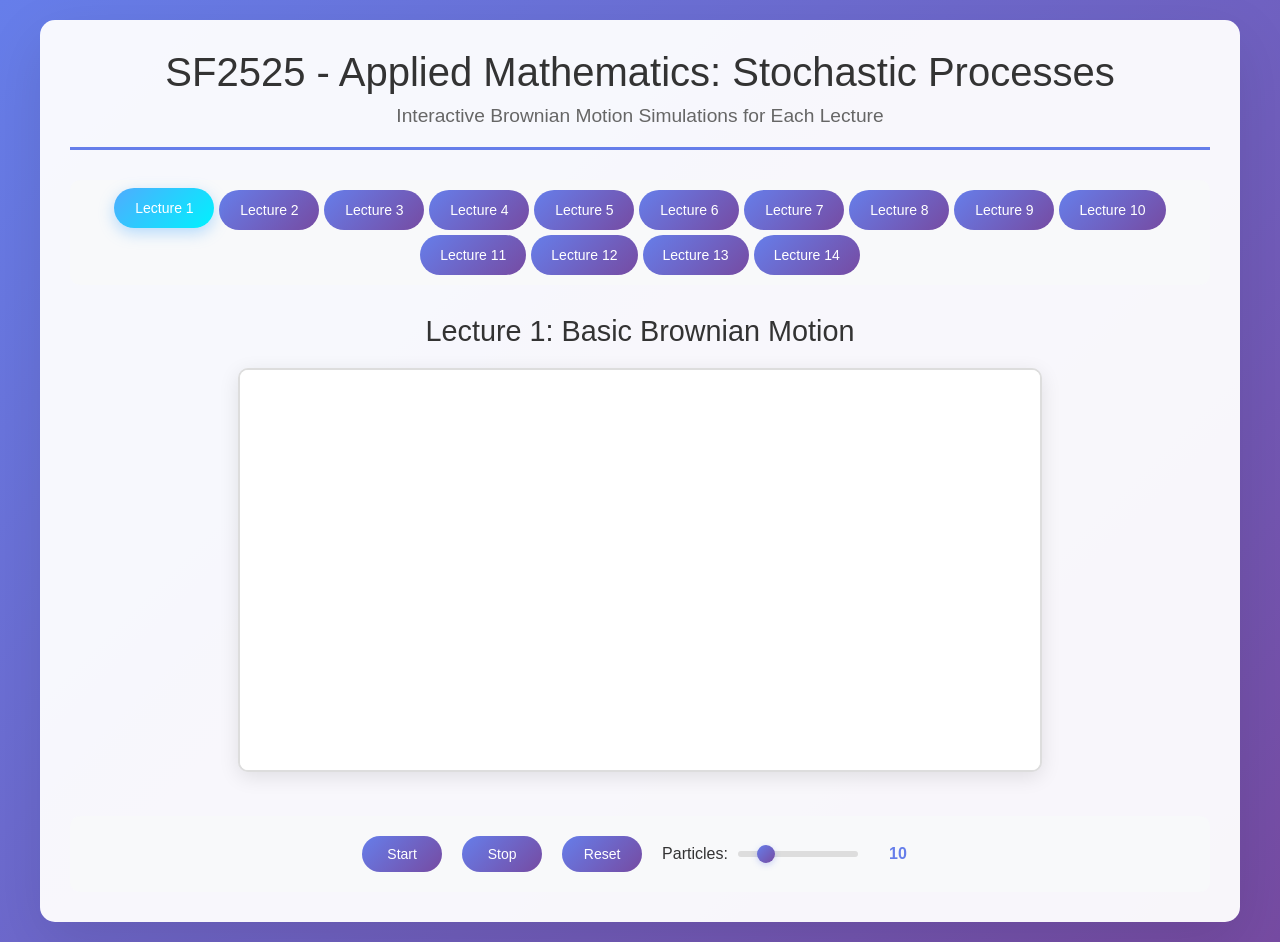
==== index.html @ 03a2f5bc "initial page" ====
<!DOCTYPE html>
<html lang="en">
<head>
    <meta charset="UTF-8">
    <meta name="viewport" content="width=device-width, initial-scale=1.0">
    <title>SF2525 - Brownian Motion Simulations</title>
    <link rel="stylesheet" href="styles.css">
</head>
<body>
    <div class="container">
        <header>
            <h1>SF2525 - Applied Mathematics: Stochastic Processes</h1>
            <p>Interactive Brownian Motion Simulations for Each Lecture</p>
        </header>

        <div class="tabs">
            <div class="tab-buttons">
                <button class="tab-button active" onclick="openTab(event, 'lecture1')">Lecture 1</button>
                <button class="tab-button" onclick="openTab(event, 'lecture2')">Lecture 2</button>
                <button class="tab-button" onclick="openTab(event, 'lecture3')">Lecture 3</button>
                <button class="tab-button" onclick="openTab(event, 'lecture4')">Lecture 4</button>
                <button class="tab-button" onclick="openTab(event, 'lecture5')">Lecture 5</button>
                <button class="tab-button" onclick="openTab(event, 'lecture6')">Lecture 6</button>
                <button class="tab-button" onclick="openTab(event, 'lecture7')">Lecture 7</button>
                <button class="tab-button" onclick="openTab(event, 'lecture8')">Lecture 8</button>
                <button class="tab-button" onclick="openTab(event, 'lecture9')">Lecture 9</button>
                <button class="tab-button" onclick="openTab(event, 'lecture10')">Lecture 10</button>
                <button class="tab-button" onclick="openTab(event, 'lecture11')">Lecture 11</button>
                <button class="tab-button" onclick="openTab(event, 'lecture12')">Lecture 12</button>
                <button class="tab-button" onclick="openTab(event, 'lecture13')">Lecture 13</button>
                <button class="tab-button" onclick="openTab(event, 'lecture14')">Lecture 14</button>
            </div>

            <!-- Lecture 1 -->
            <div id="lecture1" class="tab-content active">
                <h2>Lecture 1: Basic Brownian Motion</h2>
                <div class="simulation-container">
                    <canvas id="canvas1" width="800" height="400"></canvas>
                    <div class="controls">
                        <button onclick="startSimulation(1)">Start</button>
                        <button onclick="stopSimulation(1)">Stop</button>
                        <button onclick="resetSimulation(1)">Reset</button>
                        <label>Particles: <input type="range" id="particles1" min="1" max="50" value="10" onchange="updateParticles(1)"></label>
                        <span id="particleCount1">10</span>
                    </div>
                </div>
            </div>

            <!-- Lecture 2 -->
            <div id="lecture2" class="tab-content">
                <h2>Lecture 2: Brownian Motion with Drift</h2>
                <div class="simulation-container">
                    <canvas id="canvas2" width="800" height="400"></canvas>
                    <div class="controls">
                        <button onclick="startSimulation(2)">Start</button>
                        <button onclick="stopSimulation(2)">Stop</button>
                        <button onclick="resetSimulation(2)">Reset</button>
                        <label>Drift: <input type="range" id="drift2" min="-2" max="2" step="0.1" value="0.5" onchange="updateDrift(2)"></label>
                        <span id="driftValue2">0.5</span>
                    </div>
                </div>
            </div>

            <!-- Lecture 3 -->
            <div id="lecture3" class="tab-content">
                <h2>Lecture 3: 2D Brownian Motion</h2>
                <div class="simulation-container">
                    <canvas id="canvas3" width="800" height="400"></canvas>
                    <div class="controls">
                        <button onclick="startSimulation(3)">Start</button>
                        <button onclick="stopSimulation(3)">Stop</button>
                        <button onclick="resetSimulation(3)">Reset</button>
                        <label>Speed: <input type="range" id="speed3" min="0.1" max="3" step="0.1" value="1" onchange="updateSpeed(3)"></label>
                        <span id="speedValue3">1</span>
                    </div>
                </div>
            </div>

            <!-- Lecture 4 -->
            <div id="lecture4" class="tab-content">
                <h2>Lecture 4: Geometric Brownian Motion</h2>
                <div class="simulation-container">
                    <canvas id="canvas4" width="800" height="400"></canvas>
                    <div class="controls">
                        <button onclick="startSimulation(4)">Start</button>
                        <button onclick="stopSimulation(4)">Stop</button>
                        <button onclick="resetSimulation(4)">Reset</button>
                        <label>Volatility: <input type="range" id="volatility4" min="0.1" max="2" step="0.1" value="0.3" onchange="updateVolatility(4)"></label>
                        <span id="volatilityValue4">0.3</span>
                    </div>
                </div>
            </div>

            <!-- Lecture 5 -->
            <div id="lecture5" class="tab-content">
                <h2>Lecture 5: Ornstein-Uhlenbeck Process</h2>
                <div class="simulation-container">
                    <canvas id="canvas5" width="800" height="400"></canvas>
                    <div class="controls">
                        <button onclick="startSimulation(5)">Start</button>
                        <button onclick="stopSimulation(5)">Stop</button>
                        <button onclick="resetSimulation(5)">Reset</button>
                        <label>Mean Reversion: <input type="range" id="reversion5" min="0.1" max="2" step="0.1" value="0.5" onchange="updateReversion(5)"></label>
                        <span id="reversionValue5">0.5</span>
                    </div>
                </div>
            </div>

            <!-- Lecture 6 -->
            <div id="lecture6" class="tab-content">
                <h2>Lecture 6: Fractional Brownian Motion</h2>
                <div class="simulation-container">
                    <canvas id="canvas6" width="800" height="400"></canvas>
                    <div class="controls">
                        <button onclick="startSimulation(6)">Start</button>
                        <button onclick="stopSimulation(6)">Stop</button>
                        <button onclick="resetSimulation(6)">Reset</button>
                        <label>Hurst: <input type="range" id="hurst6" min="0.1" max="0.9" step="0.1" value="0.5" onchange="updateHurst(6)"></label>
                        <span id="hurstValue6">0.5</span>
                    </div>
                </div>
            </div>

            <!-- Lecture 7 -->
            <div id="lecture7" class="tab-content">
                <h2>Lecture 7: Bridge Processes</h2>
                <div class="simulation-container">
                    <canvas id="canvas7" width="800" height="400"></canvas>
                    <div class="controls">
                        <button onclick="startSimulation(7)">Start</button>
                        <button onclick="stopSimulation(7)">Stop</button>
                        <button onclick="resetSimulation(7)">Reset</button>
                        <label>Bridge End: <input type="range" id="bridgeEnd7" min="-200" max="200" value="0" onchange="updateBridgeEnd(7)"></label>
                        <span id="bridgeEndValue7">0</span>
                    </div>
                </div>
            </div>

            <!-- Lecture 8 -->
            <div id="lecture8" class="tab-content">
                <h2>Lecture 8: Jump Diffusion Process</h2>
                <div class="simulation-container">
                    <canvas id="canvas8" width="800" height="400"></canvas>
                    <div class="controls">
                        <button onclick="startSimulation(8)">Start</button>
                        <button onclick="stopSimulation(8)">Stop</button>
                        <button onclick="resetSimulation(8)">Reset</button>
                        <label>Jump Rate: <input type="range" id="jumpRate8" min="0.01" max="0.2" step="0.01" value="0.05" onchange="updateJumpRate(8)"></label>
                        <span id="jumpRateValue8">0.05</span>
                    </div>
                </div>
            </div>

            <!-- Lecture 9 -->
            <div id="lecture9" class="tab-content">
                <h2>Lecture 9: Multi-dimensional Brownian Motion</h2>
                <div class="simulation-container">
                    <canvas id="canvas9" width="800" height="400"></canvas>
                    <div class="controls">
                        <button onclick="startSimulation(9)">Start</button>
                        <button onclick="stopSimulation(9)">Stop</button>
                        <button onclick="resetSimulation(9)">Reset</button>
                        <label>Correlation: <input type="range" id="correlation9" min="-0.9" max="0.9" step="0.1" value="0" onchange="updateCorrelation(9)"></label>
                        <span id="correlationValue9">0</span>
                    </div>
                </div>
            </div>

            <!-- Lecture 10 -->
            <div id="lecture10" class="tab-content">
                <h2>Lecture 10: Reflecting Brownian Motion</h2>
                <div class="simulation-container">
                    <canvas id="canvas10" width="800" height="400"></canvas>
                    <div class="controls">
                        <button onclick="startSimulation(10)">Start</button>
                        <button onclick="stopSimulation(10)">Stop</button>
                        <button onclick="resetSimulation(10)">Reset</button>
                        <label>Barriers: <input type="checkbox" id="barriers10" onchange="toggleBarriers(10)"></label>
                        <span>Show Barriers</span>
                    </div>
                </div>
            </div>

            <!-- Lecture 11 -->
            <div id="lecture11" class="tab-content">
                <h2>Lecture 11: Stopped Brownian Motion</h2>
                <div class="simulation-container">
                    <canvas id="canvas11" width="800" height="400"></canvas>
                    <div class="controls">
                        <button onclick="startSimulation(11)">Start</button>
                        <button onclick="stopSimulation(11)">Stop</button>
                        <button onclick="resetSimulation(11)">Reset</button>
                        <label>Stop Level: <input type="range" id="stopLevel11" min="50" max="300" value="150" onchange="updateStopLevel(11)"></label>
                        <span id="stopLevelValue11">150</span>
                    </div>
                </div>
            </div>

            <!-- Lecture 12 -->
            <div id="lecture12" class="tab-content">
                <h2>Lecture 12: Brownian Motion with Boundaries</h2>
                <div class="simulation-container">
                    <canvas id="canvas12" width="800" height="400"></canvas>
                    <div class="controls">
                        <button onclick="startSimulation(12)">Start</button>
                        <button onclick="stopSimulation(12)">Stop</button>
                        <button onclick="resetSimulation(12)">Reset</button>
                        <label>Boundary Width: <input type="range" id="boundaryWidth12" min="100" max="300" value="200" onchange="updateBoundaryWidth(12)"></label>
                        <span id="boundaryWidthValue12">200</span>
                    </div>
                </div>
            </div>

            <!-- Lecture 13 -->
            <div id="lecture13" class="tab-content">
                <h2>Lecture 13: Stochastic Differential Equations</h2>
                <div class="simulation-container">
                    <canvas id="canvas13" width="800" height="400"></canvas>
                    <div class="controls">
                        <button onclick="startSimulation(13)">Start</button>
                        <button onclick="stopSimulation(13)">Stop</button>
                        <button onclick="resetSimulation(13)">Reset</button>
                        <label>Noise Level: <input type="range" id="noise13" min="0.1" max="3" step="0.1" value="1" onchange="updateNoise(13)"></label>
                        <span id="noiseValue13">1</span>
                    </div>
                </div>
            </div>

            <!-- Lecture 14 -->
            <div id="lecture14" class="tab-content">
                <h2>Lecture 14: Applications and Summary</h2>
                <div class="simulation-container">
                    <canvas id="canvas14" width="800" height="400"></canvas>
                    <div class="controls">
                        <button onclick="startSimulation(14)">Start</button>
                        <button onclick="stopSimulation(14)">Stop</button>
                        <button onclick="resetSimulation(14)">Reset</button>
                        <label>Complexity: <input type="range" id="complexity14" min="1" max="5" value="3" onchange="updateComplexity(14)"></label>
                        <span id="complexityValue14">3</span>
                    </div>
                </div>
            </div>
        </div>
    </div>

    <script src="script.js"></script>
</body>
</html>
---- styles.css ----
* {
    margin: 0;
    padding: 0;
    box-sizing: border-box;
}

body {
    font-family: 'Segoe UI', Tahoma, Geneva, Verdana, sans-serif;
    background: linear-gradient(135deg, #667eea 0%, #764ba2 100%);
    min-height: 100vh;
    padding: 20px;
}

.container {
    max-width: 1200px;
    margin: 0 auto;
    background: rgba(255, 255, 255, 0.95);
    border-radius: 15px;
    padding: 30px;
    box-shadow: 0 20px 60px rgba(0, 0, 0, 0.1);
}

header {
    text-align: center;
    margin-bottom: 30px;
    padding-bottom: 20px;
    border-bottom: 3px solid #667eea;
}

header h1 {
    color: #333;
    font-size: 2.5em;
    margin-bottom: 10px;
    font-weight: 300;
}

header p {
    color: #666;
    font-size: 1.2em;
}

.tabs {
    width: 100%;
}

.tab-buttons {
    display: flex;
    flex-wrap: wrap;
    justify-content: center;
    gap: 5px;
    margin-bottom: 30px;
    padding: 10px;
    background: #f8f9fa;
    border-radius: 10px;
}

.tab-button {
    background: linear-gradient(135deg, #667eea, #764ba2);
    color: white;
    border: none;
    padding: 12px 20px;
    border-radius: 25px;
    cursor: pointer;
    font-size: 14px;
    font-weight: 500;
    transition: all 0.3s ease;
    min-width: 100px;
}

.tab-button:hover {
    transform: translateY(-2px);
    box-shadow: 0 5px 15px rgba(102, 126, 234, 0.4);
}

.tab-button.active {
    background: linear-gradient(135deg, #4facfe, #00f2fe);
    transform: translateY(-2px);
    box-shadow: 0 5px 15px rgba(79, 172, 254, 0.4);
}

.tab-content {
    display: none;
    animation: fadeIn 0.3s ease-in;
}

.tab-content.active {
    display: block;
}

@keyframes fadeIn {
    from { opacity: 0; transform: translateY(10px); }
    to { opacity: 1; transform: translateY(0); }
}

.tab-content h2 {
    color: #333;
    margin-bottom: 20px;
    font-size: 1.8em;
    text-align: center;
    font-weight: 300;
}

.simulation-container {
    text-align: center;
}

canvas {
    border: 2px solid #ddd;
    border-radius: 10px;
    margin-bottom: 20px;
    background: #fff;
    box-shadow: 0 5px 20px rgba(0, 0, 0, 0.1);
}

.controls {
    display: flex;
    justify-content: center;
    align-items: center;
    gap: 20px;
    flex-wrap: wrap;
    padding: 20px;
    background: #f8f9fa;
    border-radius: 10px;
    margin-top: 20px;
}

.controls button {
    background: linear-gradient(135deg, #667eea, #764ba2);
    color: white;
    border: none;
    padding: 10px 20px;
    border-radius: 20px;
    cursor: pointer;
    font-size: 14px;
    font-weight: 500;
    transition: all 0.3s ease;
    min-width: 80px;
}

.controls button:hover {
    transform: translateY(-2px);
    box-shadow: 0 5px 15px rgba(102, 126, 234, 0.4);
}

.controls label {
    display: flex;
    align-items: center;
    gap: 10px;
    font-weight: 500;
    color: #333;
}

.controls input[type="range"] {
    width: 120px;
    height: 6px;
    border-radius: 3px;
    background: #ddd;
    outline: none;
    -webkit-appearance: none;
}

.controls input[type="range"]::-webkit-slider-thumb {
    appearance: none;
    width: 18px;
    height: 18px;
    border-radius: 50%;
    background: linear-gradient(135deg, #667eea, #764ba2);
    cursor: pointer;
    box-shadow: 0 2px 6px rgba(102, 126, 234, 0.3);
}

.controls input[type="range"]::-moz-range-thumb {
    width: 18px;
    height: 18px;
    border-radius: 50%;
    background: linear-gradient(135deg, #667eea, #764ba2);
    cursor: pointer;
    border: none;
    box-shadow: 0 2px 6px rgba(102, 126, 234, 0.3);
}

.controls span {
    font-weight: bold;
    color: #667eea;
    min-width: 40px;
    text-align: center;
}

.controls input[type="checkbox"] {
    width: 18px;
    height: 18px;
    cursor: pointer;
}

@media (max-width: 768px) {
    .container {
        padding: 15px;
        margin: 10px;
    }
    
    header h1 {
        font-size: 2em;
    }
    
    .tab-buttons {
        gap: 3px;
    }
    
    .tab-button {
        padding: 8px 12px;
        font-size: 12px;
        min-width: 80px;
    }
    
    canvas {
        width: 100%;
        height: 300px;
    }
    
    .controls {
        flex-direction: column;
        gap: 15px;
    }
    
    .controls > * {
        width: 100%;
        justify-content: center;
    }
}
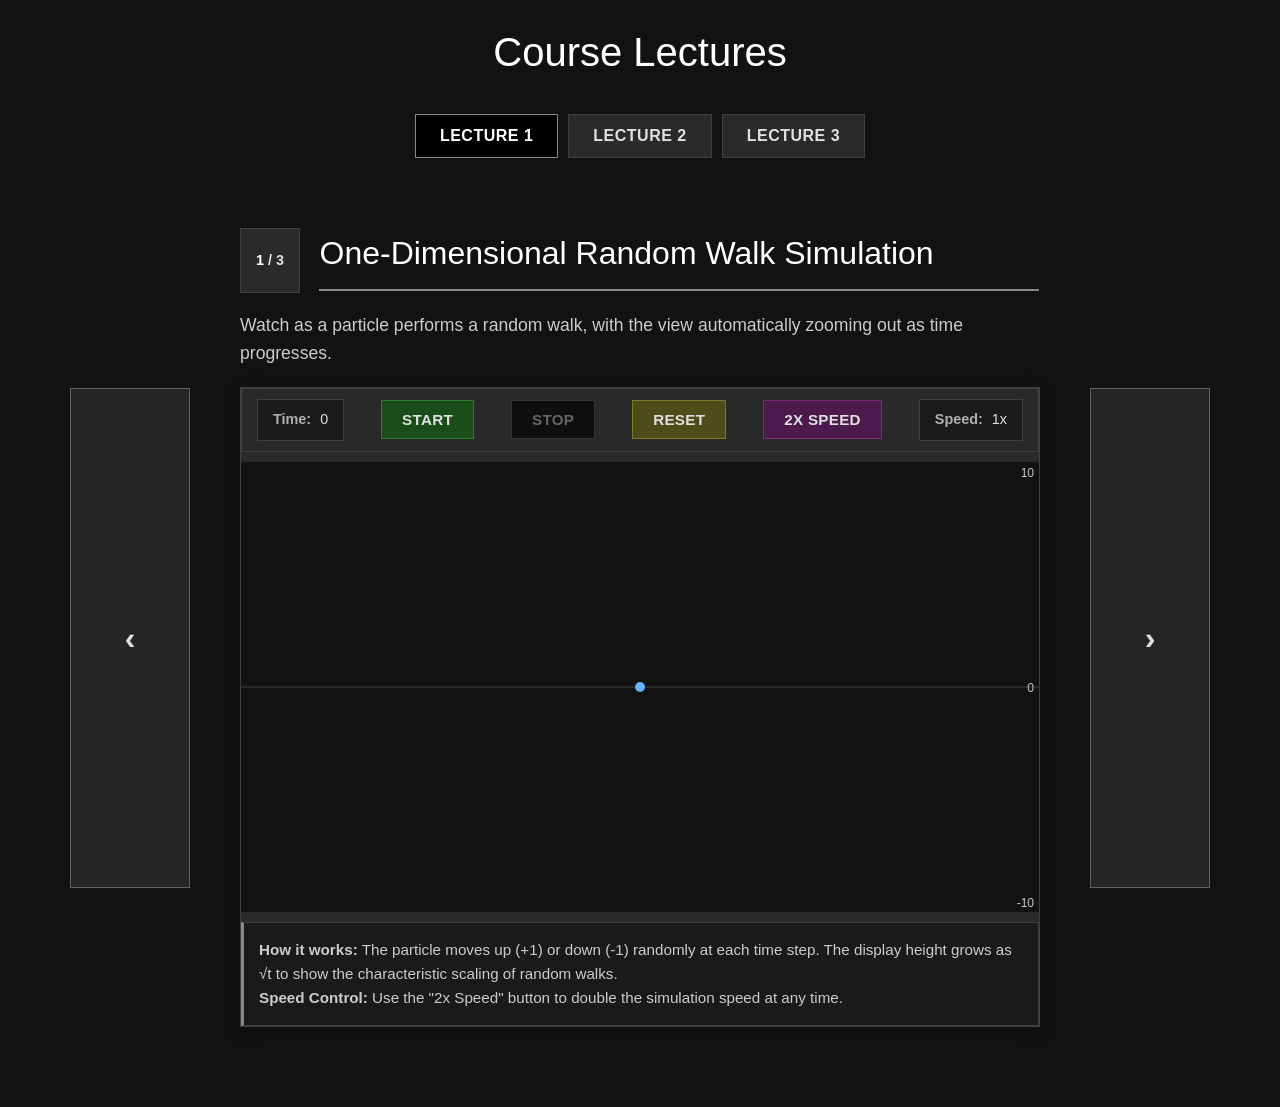
==== commit 2257a5f8: "interactive simulation lecture 1" ====
--- a/index.html
+++ b/index.html
@@ -3,246 +3,235 @@
 <head>
     <meta charset="UTF-8">
     <meta name="viewport" content="width=device-width, initial-scale=1.0">
-    <title>SF2525 - Brownian Motion Simulations</title>
+    <title>Lecture Slides</title>
     <link rel="stylesheet" href="styles.css">
 </head>
 <body>
     <div class="container">
         <header>
-            <h1>SF2525 - Applied Mathematics: Stochastic Processes</h1>
-            <p>Interactive Brownian Motion Simulations for Each Lecture</p>
+            <h1>Course Lectures</h1>
         </header>
 
-        <div class="tabs">
-            <div class="tab-buttons">
-                <button class="tab-button active" onclick="openTab(event, 'lecture1')">Lecture 1</button>
-                <button class="tab-button" onclick="openTab(event, 'lecture2')">Lecture 2</button>
-                <button class="tab-button" onclick="openTab(event, 'lecture3')">Lecture 3</button>
-                <button class="tab-button" onclick="openTab(event, 'lecture4')">Lecture 4</button>
-                <button class="tab-button" onclick="openTab(event, 'lecture5')">Lecture 5</button>
-                <button class="tab-button" onclick="openTab(event, 'lecture6')">Lecture 6</button>
-                <button class="tab-button" onclick="openTab(event, 'lecture7')">Lecture 7</button>
-                <button class="tab-button" onclick="openTab(event, 'lecture8')">Lecture 8</button>
-                <button class="tab-button" onclick="openTab(event, 'lecture9')">Lecture 9</button>
-                <button class="tab-button" onclick="openTab(event, 'lecture10')">Lecture 10</button>
-                <button class="tab-button" onclick="openTab(event, 'lecture11')">Lecture 11</button>
-                <button class="tab-button" onclick="openTab(event, 'lecture12')">Lecture 12</button>
-                <button class="tab-button" onclick="openTab(event, 'lecture13')">Lecture 13</button>
-                <button class="tab-button" onclick="openTab(event, 'lecture14')">Lecture 14</button>
-            </div>
-
+        <!-- Tab Navigation -->
+        <div class="tab-container">
+            <div class="tabs">
+                <button class="tab-button active" data-lecture="1">Lecture 1</button>
+                <button class="tab-button" data-lecture="2">Lecture 2</button>
+                <button class="tab-button" data-lecture="3">Lecture 3</button>
+            </div>
+        </div>
+
+        <!-- Lecture Content -->
+        <div class="lecture-content">
             <!-- Lecture 1 -->
-            <div id="lecture1" class="tab-content active">
-                <h2>Lecture 1: Basic Brownian Motion</h2>
-                <div class="simulation-container">
-                    <canvas id="canvas1" width="800" height="400"></canvas>
-                    <div class="controls">
-                        <button onclick="startSimulation(1)">Start</button>
-                        <button onclick="stopSimulation(1)">Stop</button>
-                        <button onclick="resetSimulation(1)">Reset</button>
-                        <label>Particles: <input type="range" id="particles1" min="1" max="50" value="10" onchange="updateParticles(1)"></label>
-                        <span id="particleCount1">10</span>
-                    </div>
+            <div class="lecture active" id="lecture-1">
+                <div class="slideshow-container">
+                    <div class="slide active">
+                        <div class="slide-content">
+                            <div class="slide-counter">
+                                <span class="current-slide">1</span> / <span class="total-slides">3</span>
+                            </div>
+                            <h2>One-Dimensional Random Walk Simulation</h2>
+                            <p>Watch as a particle performs a random walk, with the view automatically zooming out as time progresses.</p>
+                            
+                            <div class="simulation-container">
+                                <div class="simulation-controls">
+                                    <div class="info-item">
+                                        <span class="info-label">Time:</span>
+                                        <span id="timeDisplay">0</span>
+                                    </div>
+                                    <button id="startBtn" class="sim-btn start-btn">Start</button>
+                                    <button id="stopBtn" class="sim-btn stop-btn" disabled>Stop</button>
+                                    <button id="resetBtn" class="sim-btn reset-btn">Reset</button>
+                                    <button id="speedBtn" class="sim-btn speed-btn">2x Speed</button>
+                                    <div class="info-item">
+                                        <span class="info-label">Speed:</span>
+                                        <span id="speedDisplay">1x</span>
+                                    </div>
+                                </div>
+                                
+                                <div class="simulation-info">
+                                    <div class="info-item">
+                                        <span class="info-label">Time:</span>
+                                        <span id="timeDisplay">0</span>
+                                    </div>
+                                    <div class="info-item">
+                                        <span class="info-label">Step Size:</span>
+                                        <span id="stepSizeDisplay">1.0</span>
+                                    </div>
+                                    <div class="info-item">
+                                        <span class="info-label">Speed:</span>
+                                        <span id="speedDisplay">1x</span>
+                                    </div>
+                                </div>
+                                
+                                <canvas id="randomWalkCanvas" width="800" height="450"></canvas>
+                                
+                                <div class="simulation-description">
+                                    <p><strong>How it works:</strong> The particle moves up (+1) or down (-1) randomly at each time step. The display height grows as √t to show the characteristic scaling of random walks.</p>
+                                    <p><strong>Speed Control:</strong> Use the "2x Speed" button to double the simulation speed at any time.</p>
+                                </div>
+                            </div>
+                        </div>
+                    </div>
+                    <div class="slide">
+                        <div class="slide-content">
+                            <div class="slide-counter">
+                                <span class="current-slide">1</span> / <span class="total-slides">3</span>
+                            </div>
+                            <h2>Discrete vs Continuous Random Walk</h2>
+                            <p>Compare discrete random walk (blue) with continuous normal steps (green) - both converge to Brownian motion.</p>
+                            
+                            <div class="simulation-container">
+                                <div class="simulation-controls">
+                                    <div class="info-item">
+                                        <span class="info-label">Time:</span>
+                                        <span id="timeDisplay2">0</span>
+                                    </div>
+                                    <button id="startBtn2" class="sim-btn start-btn">Start</button>
+                                    <button id="stopBtn2" class="sim-btn stop-btn" disabled>Stop</button>
+                                    <button id="resetBtn2" class="sim-btn reset-btn">Reset</button>
+                                    <button id="speedBtn2" class="sim-btn speed-btn">2x Speed</button>
+                                    <div class="info-item">
+                                        <span class="info-label">Speed:</span>
+                                        <span id="speedDisplay2">1x</span>
+                                    </div>
+                                </div>
+                                
+                                <div class="simulation-info">
+                                    <div class="info-item">
+                                        <span class="info-label">Time:</span>
+                                        <span id="timeDisplay2">0</span>
+                                    </div>
+                                    <div class="info-item">
+                                        <span class="info-label">Step Size:</span>
+                                        <span id="stepSizeDisplay2">1.0</span>
+                                    </div>
+                                    <div class="info-item">
+                                        <span class="info-label">Speed:</span>
+                                        <span id="speedDisplay2">1x</span>
+                                    </div>
+                                </div>
+                                
+                                <canvas id="randomWalkCanvas2" width="800" height="450"></canvas>
+                                
+                                <div class="simulation-description">
+                                    <p><strong>Blue path:</strong> Discrete random walk (+1 or -1 steps). <strong>Green path:</strong> Continuous normal random steps.</p>
+                                    <p><strong>Speed Control:</strong> Use the "2x Speed" button to double the simulation speed for both trajectories.</p>
+                                </div>
+                            </div>
+                        </div>
+                    </div>
+                    <div class="slide">
+                        <div class="slide-content">
+                            <div class="slide-counter">
+                                <span class="current-slide">1</span> / <span class="total-slides">3</span>
+                            </div>
+                            <h2>Lecture 1 - Slide 3</h2>
+                            <p>Final slide of lecture 1.</p>
+                            <blockquote>
+                                "Knowledge is power" - Francis Bacon
+                            </blockquote>
+                        </div>
+                    </div>
+                    
+                    <button class="slide-arrow slide-arrow-left" onclick="changeSlide(-1, 1)">
+                        <span class="arrow-icon">‹</span>
+                    </button>
+                    
+                    <button class="slide-arrow slide-arrow-right" onclick="changeSlide(1, 1)">
+                        <span class="arrow-icon">›</span>
+                    </button>
                 </div>
             </div>
 
             <!-- Lecture 2 -->
-            <div id="lecture2" class="tab-content">
-                <h2>Lecture 2: Brownian Motion with Drift</h2>
-                <div class="simulation-container">
-                    <canvas id="canvas2" width="800" height="400"></canvas>
-                    <div class="controls">
-                        <button onclick="startSimulation(2)">Start</button>
-                        <button onclick="stopSimulation(2)">Stop</button>
-                        <button onclick="resetSimulation(2)">Reset</button>
-                        <label>Drift: <input type="range" id="drift2" min="-2" max="2" step="0.1" value="0.5" onchange="updateDrift(2)"></label>
-                        <span id="driftValue2">0.5</span>
-                    </div>
+            <div class="lecture" id="lecture-2">
+                <div class="slideshow-container">
+                    <div class="slide active">
+                        <div class="slide-content">
+                            <h2>Lecture 2 - Slide 1</h2>
+                            <p>Welcome to the second lecture!</p>
+                            <ul>
+                                <li>Building on previous concepts</li>
+                                <li>New topics to explore</li>
+                                <li>Practical applications</li>
+                            </ul>
+                        </div>
+                    </div>
+                    <div class="slide">
+                        <div class="slide-content">
+                            <h2>Lecture 2 - Slide 2</h2>
+                            <p>Deep dive into the subject matter.</p>
+                            <div class="slide-image-placeholder">
+                                <p>Diagram placeholder</p>
+                            </div>
+                        </div>
+                    </div>
+                    <div class="slide">
+                        <div class="slide-content">
+                            <h2>Lecture 2 - Slide 3</h2>
+                            <p>Examples and case studies.</p>
+                            <div class="highlight-box">
+                                <p>Important concept to remember</p>
+                            </div>
+                        </div>
+                    </div>
+                    <div class="slide">
+                        <div class="slide-content">
+                            <h2>Lecture 2 - Slide 4</h2>
+                            <p>Conclusion of lecture 2.</p>
+                            <p>Next time we'll cover even more advanced topics.</p>
+                        </div>
+                    </div>
+                    
+                    <button class="slide-arrow slide-arrow-left" onclick="changeSlide(-1, 2)">
+                        <span class="arrow-icon">‹</span>
+                    </button>
+                    
+                    <button class="slide-arrow slide-arrow-right" onclick="changeSlide(1, 2)">
+                        <span class="arrow-icon">›</span>
+                    </button>
                 </div>
             </div>
 
             <!-- Lecture 3 -->
-            <div id="lecture3" class="tab-content">
-                <h2>Lecture 3: 2D Brownian Motion</h2>
-                <div class="simulation-container">
-                    <canvas id="canvas3" width="800" height="400"></canvas>
-                    <div class="controls">
-                        <button onclick="startSimulation(3)">Start</button>
-                        <button onclick="stopSimulation(3)">Stop</button>
-                        <button onclick="resetSimulation(3)">Reset</button>
-                        <label>Speed: <input type="range" id="speed3" min="0.1" max="3" step="0.1" value="1" onchange="updateSpeed(3)"></label>
-                        <span id="speedValue3">1</span>
-                    </div>
-                </div>
-            </div>
-
-            <!-- Lecture 4 -->
-            <div id="lecture4" class="tab-content">
-                <h2>Lecture 4: Geometric Brownian Motion</h2>
-                <div class="simulation-container">
-                    <canvas id="canvas4" width="800" height="400"></canvas>
-                    <div class="controls">
-                        <button onclick="startSimulation(4)">Start</button>
-                        <button onclick="stopSimulation(4)">Stop</button>
-                        <button onclick="resetSimulation(4)">Reset</button>
-                        <label>Volatility: <input type="range" id="volatility4" min="0.1" max="2" step="0.1" value="0.3" onchange="updateVolatility(4)"></label>
-                        <span id="volatilityValue4">0.3</span>
-                    </div>
-                </div>
-            </div>
-
-            <!-- Lecture 5 -->
-            <div id="lecture5" class="tab-content">
-                <h2>Lecture 5: Ornstein-Uhlenbeck Process</h2>
-                <div class="simulation-container">
-                    <canvas id="canvas5" width="800" height="400"></canvas>
-                    <div class="controls">
-                        <button onclick="startSimulation(5)">Start</button>
-                        <button onclick="stopSimulation(5)">Stop</button>
-                        <button onclick="resetSimulation(5)">Reset</button>
-                        <label>Mean Reversion: <input type="range" id="reversion5" min="0.1" max="2" step="0.1" value="0.5" onchange="updateReversion(5)"></label>
-                        <span id="reversionValue5">0.5</span>
-                    </div>
-                </div>
-            </div>
-
-            <!-- Lecture 6 -->
-            <div id="lecture6" class="tab-content">
-                <h2>Lecture 6: Fractional Brownian Motion</h2>
-                <div class="simulation-container">
-                    <canvas id="canvas6" width="800" height="400"></canvas>
-                    <div class="controls">
-                        <button onclick="startSimulation(6)">Start</button>
-                        <button onclick="stopSimulation(6)">Stop</button>
-                        <button onclick="resetSimulation(6)">Reset</button>
-                        <label>Hurst: <input type="range" id="hurst6" min="0.1" max="0.9" step="0.1" value="0.5" onchange="updateHurst(6)"></label>
-                        <span id="hurstValue6">0.5</span>
-                    </div>
-                </div>
-            </div>
-
-            <!-- Lecture 7 -->
-            <div id="lecture7" class="tab-content">
-                <h2>Lecture 7: Bridge Processes</h2>
-                <div class="simulation-container">
-                    <canvas id="canvas7" width="800" height="400"></canvas>
-                    <div class="controls">
-                        <button onclick="startSimulation(7)">Start</button>
-                        <button onclick="stopSimulation(7)">Stop</button>
-                        <button onclick="resetSimulation(7)">Reset</button>
-                        <label>Bridge End: <input type="range" id="bridgeEnd7" min="-200" max="200" value="0" onchange="updateBridgeEnd(7)"></label>
-                        <span id="bridgeEndValue7">0</span>
-                    </div>
-                </div>
-            </div>
-
-            <!-- Lecture 8 -->
-            <div id="lecture8" class="tab-content">
-                <h2>Lecture 8: Jump Diffusion Process</h2>
-                <div class="simulation-container">
-                    <canvas id="canvas8" width="800" height="400"></canvas>
-                    <div class="controls">
-                        <button onclick="startSimulation(8)">Start</button>
-                        <button onclick="stopSimulation(8)">Stop</button>
-                        <button onclick="resetSimulation(8)">Reset</button>
-                        <label>Jump Rate: <input type="range" id="jumpRate8" min="0.01" max="0.2" step="0.01" value="0.05" onchange="updateJumpRate(8)"></label>
-                        <span id="jumpRateValue8">0.05</span>
-                    </div>
-                </div>
-            </div>
-
-            <!-- Lecture 9 -->
-            <div id="lecture9" class="tab-content">
-                <h2>Lecture 9: Multi-dimensional Brownian Motion</h2>
-                <div class="simulation-container">
-                    <canvas id="canvas9" width="800" height="400"></canvas>
-                    <div class="controls">
-                        <button onclick="startSimulation(9)">Start</button>
-                        <button onclick="stopSimulation(9)">Stop</button>
-                        <button onclick="resetSimulation(9)">Reset</button>
-                        <label>Correlation: <input type="range" id="correlation9" min="-0.9" max="0.9" step="0.1" value="0" onchange="updateCorrelation(9)"></label>
-                        <span id="correlationValue9">0</span>
-                    </div>
-                </div>
-            </div>
-
-            <!-- Lecture 10 -->
-            <div id="lecture10" class="tab-content">
-                <h2>Lecture 10: Reflecting Brownian Motion</h2>
-                <div class="simulation-container">
-                    <canvas id="canvas10" width="800" height="400"></canvas>
-                    <div class="controls">
-                        <button onclick="startSimulation(10)">Start</button>
-                        <button onclick="stopSimulation(10)">Stop</button>
-                        <button onclick="resetSimulation(10)">Reset</button>
-                        <label>Barriers: <input type="checkbox" id="barriers10" onchange="toggleBarriers(10)"></label>
-                        <span>Show Barriers</span>
-                    </div>
-                </div>
-            </div>
-
-            <!-- Lecture 11 -->
-            <div id="lecture11" class="tab-content">
-                <h2>Lecture 11: Stopped Brownian Motion</h2>
-                <div class="simulation-container">
-                    <canvas id="canvas11" width="800" height="400"></canvas>
-                    <div class="controls">
-                        <button onclick="startSimulation(11)">Start</button>
-                        <button onclick="stopSimulation(11)">Stop</button>
-                        <button onclick="resetSimulation(11)">Reset</button>
-                        <label>Stop Level: <input type="range" id="stopLevel11" min="50" max="300" value="150" onchange="updateStopLevel(11)"></label>
-                        <span id="stopLevelValue11">150</span>
-                    </div>
-                </div>
-            </div>
-
-            <!-- Lecture 12 -->
-            <div id="lecture12" class="tab-content">
-                <h2>Lecture 12: Brownian Motion with Boundaries</h2>
-                <div class="simulation-container">
-                    <canvas id="canvas12" width="800" height="400"></canvas>
-                    <div class="controls">
-                        <button onclick="startSimulation(12)">Start</button>
-                        <button onclick="stopSimulation(12)">Stop</button>
-                        <button onclick="resetSimulation(12)">Reset</button>
-                        <label>Boundary Width: <input type="range" id="boundaryWidth12" min="100" max="300" value="200" onchange="updateBoundaryWidth(12)"></label>
-                        <span id="boundaryWidthValue12">200</span>
-                    </div>
-                </div>
-            </div>
-
-            <!-- Lecture 13 -->
-            <div id="lecture13" class="tab-content">
-                <h2>Lecture 13: Stochastic Differential Equations</h2>
-                <div class="simulation-container">
-                    <canvas id="canvas13" width="800" height="400"></canvas>
-                    <div class="controls">
-                        <button onclick="startSimulation(13)">Start</button>
-                        <button onclick="stopSimulation(13)">Stop</button>
-                        <button onclick="resetSimulation(13)">Reset</button>
-                        <label>Noise Level: <input type="range" id="noise13" min="0.1" max="3" step="0.1" value="1" onchange="updateNoise(13)"></label>
-                        <span id="noiseValue13">1</span>
-                    </div>
-                </div>
-            </div>
-
-            <!-- Lecture 14 -->
-            <div id="lecture14" class="tab-content">
-                <h2>Lecture 14: Applications and Summary</h2>
-                <div class="simulation-container">
-                    <canvas id="canvas14" width="800" height="400"></canvas>
-                    <div class="controls">
-                        <button onclick="startSimulation(14)">Start</button>
-                        <button onclick="stopSimulation(14)">Stop</button>
-                        <button onclick="resetSimulation(14)">Reset</button>
-                        <label>Complexity: <input type="range" id="complexity14" min="1" max="5" value="3" onchange="updateComplexity(14)"></label>
-                        <span id="complexityValue14">3</span>
-                    </div>
+            <div class="lecture" id="lecture-3">
+                <div class="slideshow-container">
+                    <div class="slide active">
+                        <div class="slide-content">
+                            <h2>Lecture 3 - Slide 1</h2>
+                            <p>Final lecture of our series!</p>
+                            <ul>
+                                <li>Review of key concepts</li>
+                                <li>Advanced applications</li>
+                                <li>Future directions</li>
+                            </ul>
+                        </div>
+                    </div>
+                    <div class="slide">
+                        <div class="slide-content">
+                            <h2>Lecture 3 - Slide 2</h2>
+                            <p>Advanced concepts and techniques.</p>
+                            <div class="slide-image-placeholder">
+                                <p>Advanced diagram placeholder</p>
+                            </div>
+                        </div>
+                    </div>
+                    
+                    <button class="slide-arrow slide-arrow-left" onclick="changeSlide(-1, 3)">
+                        <span class="arrow-icon">‹</span>
+                    </button>
+                    
+                    <button class="slide-arrow slide-arrow-right" onclick="changeSlide(1, 3)">
+                        <span class="arrow-icon">›</span>
+                    </button>
                 </div>
             </div>
         </div>
     </div>
 
+    <script src="simulations.js"></script>
     <script src="script.js"></script>
 </body>
 </html>
--- a/styles.css
+++ b/styles.css
@@ -6,224 +6,450 @@
 
 body {
     font-family: 'Segoe UI', Tahoma, Geneva, Verdana, sans-serif;
-    background: linear-gradient(135deg, #667eea 0%, #764ba2 100%);
+    line-height: 1.6;
+    color: #e0e0e0;
+    background: #121212;
     min-height: 100vh;
-    padding: 20px;
 }
 
 .container {
     max-width: 1200px;
     margin: 0 auto;
-    background: rgba(255, 255, 255, 0.95);
-    border-radius: 15px;
-    padding: 30px;
-    box-shadow: 0 20px 60px rgba(0, 0, 0, 0.1);
+    padding: 20px;
 }
 
 header {
     text-align: center;
     margin-bottom: 30px;
-    padding-bottom: 20px;
-    border-bottom: 3px solid #667eea;
 }
 
 header h1 {
-    color: #333;
-    font-size: 2.5em;
+    color: #ffffff;
+    font-size: 2.5rem;
+    text-shadow: none;
     margin-bottom: 10px;
     font-weight: 300;
 }
 
-header p {
-    color: #666;
-    font-size: 1.2em;
+/* Tab Navigation */
+.tab-container {
+    margin-bottom: 30px;
 }
 
 .tabs {
-    width: 100%;
-}
-
-.tab-buttons {
-    display: flex;
-    flex-wrap: wrap;
-    justify-content: center;
-    gap: 5px;
-    margin-bottom: 30px;
-    padding: 10px;
-    background: #f8f9fa;
-    border-radius: 10px;
-}
-
-.tab-button {
-    background: linear-gradient(135deg, #667eea, #764ba2);
-    color: white;
-    border: none;
-    padding: 12px 20px;
-    border-radius: 25px;
-    cursor: pointer;
-    font-size: 14px;
-    font-weight: 500;
-    transition: all 0.3s ease;
-    min-width: 100px;
-}
-
-.tab-button:hover {
-    transform: translateY(-2px);
-    box-shadow: 0 5px 15px rgba(102, 126, 234, 0.4);
-}
-
-.tab-button.active {
-    background: linear-gradient(135deg, #4facfe, #00f2fe);
-    transform: translateY(-2px);
-    box-shadow: 0 5px 15px rgba(79, 172, 254, 0.4);
-}
-
-.tab-content {
-    display: none;
-    animation: fadeIn 0.3s ease-in;
-}
-
-.tab-content.active {
-    display: block;
-}
-
-@keyframes fadeIn {
-    from { opacity: 0; transform: translateY(10px); }
-    to { opacity: 1; transform: translateY(0); }
-}
-
-.tab-content h2 {
-    color: #333;
-    margin-bottom: 20px;
-    font-size: 1.8em;
-    text-align: center;
-    font-weight: 300;
-}
-
-.simulation-container {
-    text-align: center;
-}
-
-canvas {
-    border: 2px solid #ddd;
-    border-radius: 10px;
-    margin-bottom: 20px;
-    background: #fff;
-    box-shadow: 0 5px 20px rgba(0, 0, 0, 0.1);
-}
-
-.controls {
     display: flex;
     justify-content: center;
+    gap: 10px;
+    flex-wrap: wrap;
+}
+
+.tab-button {
+    background: #2a2a2a;
+    border: 1px solid #404040;
+    color: #e0e0e0;
+    padding: 12px 24px;
+    border-radius: 0;
+    cursor: pointer;
+    font-size: 1rem;
+    font-weight: 600;
+    transition: all 0.3s ease;
+    text-transform: uppercase;
+    letter-spacing: 0.5px;
+}
+
+.tab-button:hover {
+    background: #404040;
+    border-color: #606060;
+    transform: none;
+}
+
+.tab-button.active {
+    background: #000000;
+    color: #ffffff;
+    border-color: #888888;
+}
+
+/* Lecture Content */
+.lecture-content {
+    position: relative;
+}
+
+.lecture {
+    display: none;
+    background: transparent;
+    border: none;
+    box-shadow: none;
+    overflow: hidden;
+}
+
+.lecture.active {
+    display: block;
+}
+
+/* Slideshow Container */
+.slideshow-container {
+    position: relative;
+    min-height: 500px;
+}
+
+.slide {
+    display: none;
+    padding: 40px;
+    min-height: 500px;
+    background: transparent;
+    position: relative;
+}
+
+.slide.active {
+    display: block;
+    animation: slideIn 0.5s ease-in-out;
+}
+
+@keyframes slideIn {
+    from {
+        opacity: 0;
+        transform: translateX(30px);
+    }
+    to {
+        opacity: 1;
+        transform: translateX(0);
+    }
+}
+
+.slide-content {
+    max-width: 800px;
+    margin: 0 auto;
+}
+
+.slide-content h2 {
+    color: #ffffff;
+    font-size: 2rem;
+    margin-bottom: 20px;
+    border-bottom: 2px solid #888888;
+    padding-bottom: 10px;
+    font-weight: 300;
+    display: inline-block;
+    width: calc(100% - 80px);
+    vertical-align: top;
+}
+
+.slide-content p {
+    font-size: 1.1rem;
+    margin-bottom: 15px;
+    color: #cccccc;
+}
+
+.slide-content ul {
+    margin: 20px 0;
+    padding-left: 30px;
+}
+
+.slide-content li {
+    margin-bottom: 8px;
+    font-size: 1.05rem;
+    color: #b0b0b0;
+}
+
+.slide-image-placeholder {
+    background: #1a1a1a;
+    border: 1px dashed #404040;
+    padding: 40px;
+    text-align: center;
+    margin: 20px 0;
+    color: #888888;
+    font-style: italic;
+}
+
+.highlight-box {
+    background: #2a2a1a;
+    border: 1px solid #4a4a2a;
+    padding: 20px;
+    margin: 20px 0;
+    border-left: 3px solid #ffff00;
+}
+
+.highlight-box p {
+    margin: 0;
+    font-weight: 600;
+    color: #cccccc;
+}
+
+blockquote {
+    background: #1a1a1a;
+    border-left: 3px solid #888888;
+    border: 1px solid #404040;
+    padding: 20px;
+    margin: 20px 0;
+    font-style: italic;
+    font-size: 1.1rem;
+    color: #cccccc;
+}
+
+/* Slide Arrow Navigation */
+.slide-arrow {
+    position: absolute;
+    top: 50%;
+    transform: translateY(-50%);
+    width: 120px;
+    height: 500px;
+    background: rgba(42, 42, 42, 0.8);
+    border: 1px solid #606060;
+    color: #e0e0e0;
+    cursor: pointer;
+    transition: all 0.3s ease;
+    display: flex;
     align-items: center;
-    gap: 20px;
-    flex-wrap: wrap;
-    padding: 20px;
-    background: #f8f9fa;
-    border-radius: 10px;
-    margin-top: 20px;
-}
-
-.controls button {
-    background: linear-gradient(135deg, #667eea, #764ba2);
-    color: white;
-    border: none;
+    justify-content: center;
+    z-index: 10;
+}
+
+.slide-arrow:hover {
+    background: rgba(64, 64, 64, 0.9);
+    border-color: #808080;
+}
+
+.slide-arrow-left {
+    left: 10px;
+}
+
+.slide-arrow-right {
+    right: 10px;
+}
+
+.arrow-icon {
+    font-size: 2rem;
+    font-weight: bold;
+    line-height: 1;
+}
+
+.slide-counter {
+    display: inline-block;
+    color: #e0e0e0;
+    font-weight: 600;
+    background: #2a2a2a;
+    border: 1px solid #404040;
+    padding: 20px 15px;
+    margin-right: 15px;
+    font-size: 0.9rem;
+    vertical-align: top;
+    margin-top: 0px;
+}
+
+.current-slide {
+    color: #ffffff;
+    font-weight: 700;
+}
+
+/* Random Walk Simulation Styles */
+.simulation-container {
+    background: #2a2a2a;
+    border: 1px solid #404040;
+    padding: 0;
+    margin: 20px 0;
+    box-shadow: 0 4px 15px rgba(0,0,0,0.3);
+    position: relative;
+    overflow: hidden;
+}
+
+.simulation-controls {
+    display: flex;
+    justify-content: space-between;
+    align-items: center;
+    gap: 15px;
+    background: rgba(42, 42, 42, 0.9);
+    padding: 10px 15px;
+    border: 1px solid #404040;
+    margin-bottom: 10px;
+}
+
+.sim-btn {
+    background: #1a1a1a;
+    color: #e0e0e0;
+    border: 1px solid #404040;
     padding: 10px 20px;
-    border-radius: 20px;
+    border-radius: 0;
     cursor: pointer;
-    font-size: 14px;
-    font-weight: 500;
+    font-size: 0.95rem;
+    font-weight: 600;
     transition: all 0.3s ease;
     min-width: 80px;
-}
-
-.controls button:hover {
-    transform: translateY(-2px);
-    box-shadow: 0 5px 15px rgba(102, 126, 234, 0.4);
-}
-
-.controls label {
-    display: flex;
-    align-items: center;
-    gap: 10px;
-    font-weight: 500;
-    color: #333;
-}
-
-.controls input[type="range"] {
-    width: 120px;
-    height: 6px;
-    border-radius: 3px;
-    background: #ddd;
-    outline: none;
-    -webkit-appearance: none;
-}
-
-.controls input[type="range"]::-webkit-slider-thumb {
-    appearance: none;
-    width: 18px;
-    height: 18px;
-    border-radius: 50%;
-    background: linear-gradient(135deg, #667eea, #764ba2);
-    cursor: pointer;
-    box-shadow: 0 2px 6px rgba(102, 126, 234, 0.3);
-}
-
-.controls input[type="range"]::-moz-range-thumb {
-    width: 18px;
-    height: 18px;
-    border-radius: 50%;
-    background: linear-gradient(135deg, #667eea, #764ba2);
-    cursor: pointer;
+    text-transform: uppercase;
+    letter-spacing: 0.3px;
+}
+
+.sim-btn:hover:not(:disabled) {
+    border-color: #606060;
+}
+
+.start-btn {
+    background: #1a4d1a;
+    border-color: #2d7b2d;
+}
+
+.start-btn:hover:not(:disabled) {
+    background: #2d6b2d;
+    border-color: #4d9b4d;
+}
+
+.stop-btn {
+    background: #4d1a1a;
+    border-color: #7b2d2d;
+}
+
+.stop-btn:hover:not(:disabled) {
+    background: #6b2d2d;
+    border-color: #9b4d4d;
+}
+
+.reset-btn {
+    background: #4d4d1a;
+    border-color: #7b7b2d;
+}
+
+.reset-btn:hover:not(:disabled) {
+    background: #6b6b2d;
+    border-color: #9b9b4d;
+}
+
+.speed-btn {
+    background: #4d1a4d;
+    border-color: #7b2d7b;
+}
+
+.speed-btn:hover:not(:disabled) {
+    background: #6b2d6b;
+    border-color: #9b4d9b;
+}
+
+.sim-btn:disabled {
+    background: #0f0f0f;
+    color: #666666;
+    border-color: #333333;
+    cursor: not-allowed;
+    transform: none;
+}
+
+.simulation-info {
+    display: none;
+}
+
+.info-item {
+    background: #1a1a1a;
+    padding: 8px 15px;
+    border: 1px solid #404040;
+    font-size: 0.9rem;
+    color: #e0e0e0;
+}
+
+.info-label {
+    font-weight: 600;
+    color: #b0b0b0;
+    margin-right: 5px;
+}
+
+#randomWalkCanvas, #randomWalkCanvas2 {
     border: none;
-    box-shadow: 0 2px 6px rgba(102, 126, 234, 0.3);
-}
-
-.controls span {
-    font-weight: bold;
-    color: #667eea;
-    min-width: 40px;
-    text-align: center;
-}
-
-.controls input[type="checkbox"] {
-    width: 18px;
-    height: 18px;
-    cursor: pointer;
-}
-
+    display: block;
+    margin: 0;
+    background: #121212;
+    cursor: crosshair;
+    width: 100%;
+    height: 450px;
+}
+
+.simulation-description {
+    margin-top: 10px;
+    padding: 15px;
+    background: #1a1a1a;
+    border: 1px solid #404040;
+    border-left: 3px solid #888888;
+}
+
+.simulation-description p {
+    margin: 0;
+    font-size: 0.95rem;
+    color: #cccccc;
+}
+
+/* Responsive adjustments for simulation */
+@media (max-width: 768px) {
+    .simulation-container {
+        padding: 15px;
+    }
+    
+    #randomWalkCanvas, #randomWalkCanvas2 {
+        width: 100%;
+        height: auto;
+        max-width: 100%;
+    }
+    
+    .simulation-info {
+        gap: 15px;
+    }
+    
+    .info-item {
+        font-size: 0.85rem;
+        padding: 6px 12px;
+    }
+}
+
+/* Responsive Design */
 @media (max-width: 768px) {
     .container {
         padding: 15px;
-        margin: 10px;
     }
     
     header h1 {
-        font-size: 2em;
-    }
-    
-    .tab-buttons {
-        gap: 3px;
+        font-size: 2rem;
+    }
+    
+    .tabs {
+        flex-direction: column;
+        align-items: center;
     }
     
     .tab-button {
-        padding: 8px 12px;
-        font-size: 12px;
-        min-width: 80px;
-    }
-    
-    canvas {
-        width: 100%;
-        height: 300px;
-    }
-    
-    .controls {
-        flex-direction: column;
-        gap: 15px;
-    }
-    
-    .controls > * {
-        width: 100%;
-        justify-content: center;
+        width: 200px;
+        text-align: center;
+    }
+    
+    .slide {
+        padding: 20px;
+        min-height: 400px;
+    }
+    
+    .slide-content h2 {
+        font-size: 1.5rem;
+    }
+    
+    .slide-arrow {
+        width: 50px;
+        height: 100px;
+    }
+    
+    .slide-arrow-left {
+        left: 10px;
+    }
+    
+    .slide-arrow-right {
+        right: 10px;
+    }
+    
+    .arrow-icon {
+        font-size: 1.5rem;
+    }
+}
+
+@media (max-width: 480px) {
+    .slide {
+        padding: 15px;
+    }
+    
+    .slide-content h2 {
+        font-size: 1.3rem;
+    }
+    
+    .slide-content p {
+        font-size: 1rem;
     }
 }
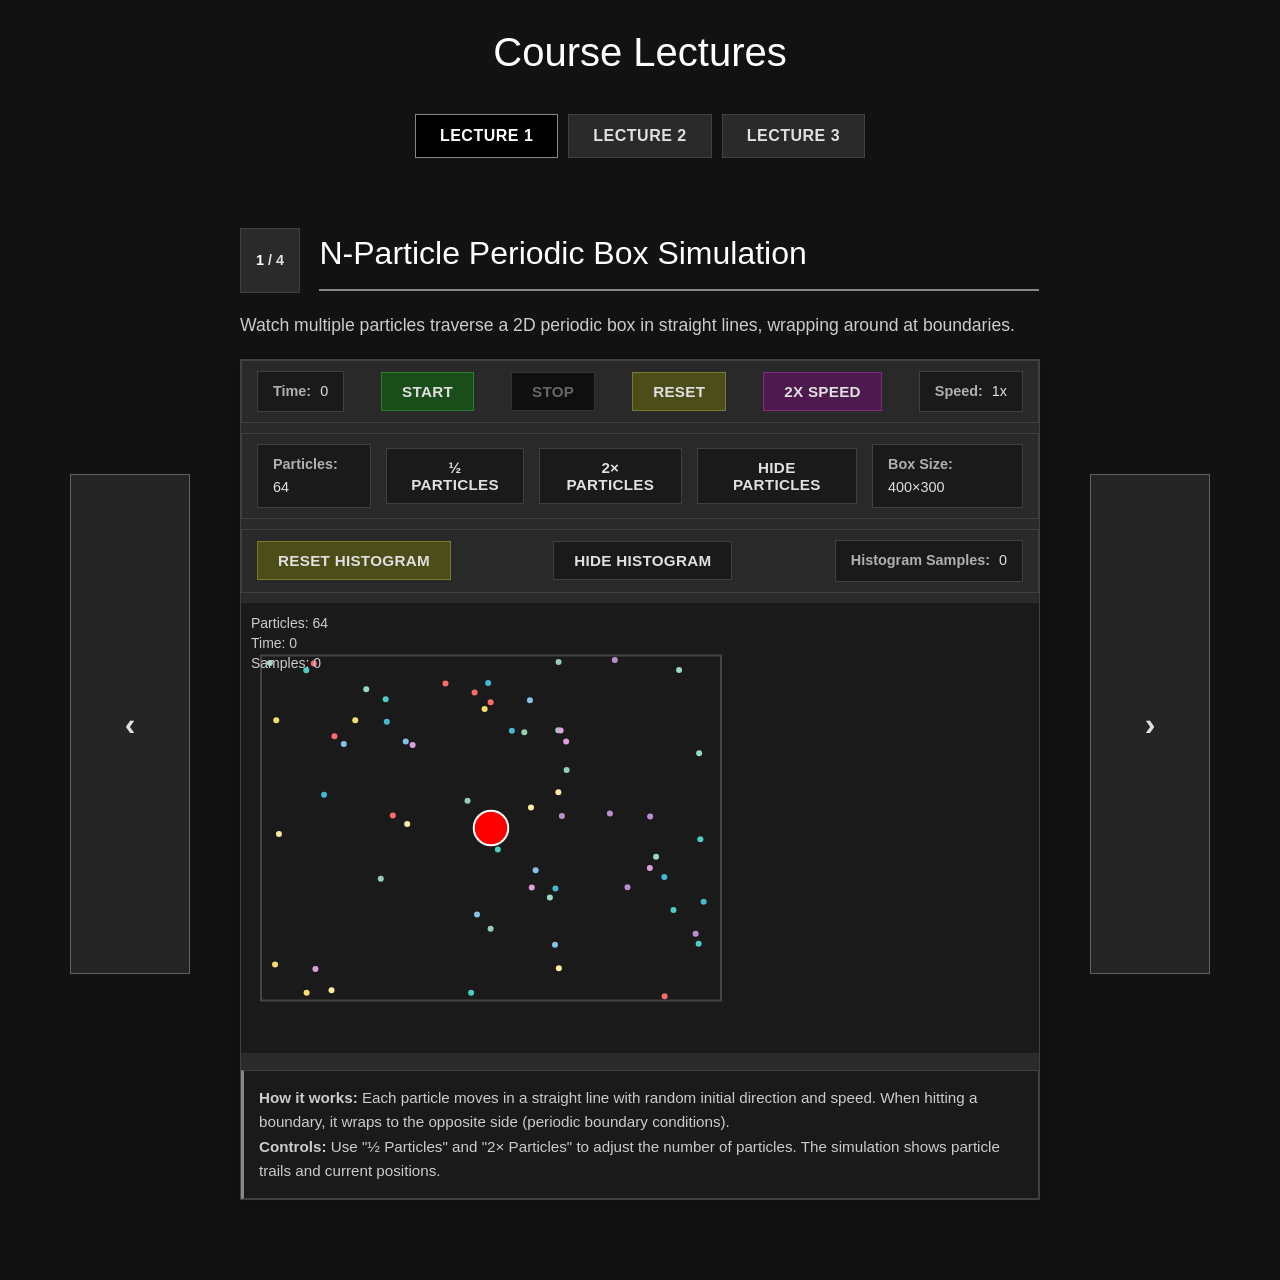
==== commit 9c6875a9: "brown example lecture 1" ====
--- a/index.html
+++ b/index.html
@@ -29,7 +29,74 @@
                     <div class="slide active">
                         <div class="slide-content">
                             <div class="slide-counter">
-                                <span class="current-slide">1</span> / <span class="total-slides">3</span>
+                                <span class="current-slide">1</span> / <span class="total-slides">4</span>
+                            </div>
+                            <h2>N-Particle Periodic Box Simulation</h2>
+                            <p>Watch multiple particles traverse a 2D periodic box in straight lines, wrapping around at boundaries.</p>
+                            
+                            <div class="simulation-container">
+                                <div class="simulation-controls">
+                                    <div class="info-item">
+                                        <span class="info-label">Time:</span>
+                                        <span id="timeDisplayParticles">0</span>
+                                    </div>
+                                    <button id="startBtnParticles" class="sim-btn start-btn">Start</button>
+                                    <button id="stopBtnParticles" class="sim-btn stop-btn" disabled>Stop</button>
+                                    <button id="resetBtnParticles" class="sim-btn reset-btn">Reset</button>
+                                    <button id="speedBtnParticles" class="sim-btn speed-btn">2x Speed</button>
+                                    <div class="info-item">
+                                        <span class="info-label">Speed:</span>
+                                        <span id="speedDisplayParticles">1x</span>
+                                    </div>
+                                </div>
+                                
+                                <div class="simulation-controls">
+                                    <div class="info-item">
+                                        <span class="info-label">Particles:</span>
+                                        <span id="particleCountDisplay">32</span>
+                                    </div>
+                                    <button id="halfParticlesBtn" class="sim-btn">½ Particles</button>
+                                    <button id="doubleParticlesBtn" class="sim-btn">2× Particles</button>
+                                    <button id="hideParticlesBtn" class="sim-btn">Hide Particles</button>
+                                    <div class="info-item">
+                                        <span class="info-label">Box Size:</span>
+                                        <span id="boxSizeDisplay">400×300</span>
+                                    </div>
+                                </div>
+                                
+                                <div class="simulation-controls">
+                                    <button id="resetHistogramBtn" class="sim-btn reset-btn">Reset Histogram</button>
+                                    <button id="hideHistogramBtn" class="sim-btn toggle-btn">Hide Histogram</button>
+                                    <div class="info-item">
+                                        <span class="info-label">Histogram Samples:</span>
+                                        <span id="histogramSampleCount">0</span>
+                                    </div>
+                                </div>
+                                
+                                <div class="simulation-info">
+                                    <div class="info-item">
+                                        <span class="info-label">Time:</span>
+                                        <span id="timeDisplayParticles">0</span>
+                                    </div>
+                                    <div class="info-item">
+                                        <span class="info-label">Speed:</span>
+                                        <span id="speedDisplayParticles">1x</span>
+                                    </div>
+                                </div>
+                                
+                                <canvas id="particleBoxCanvas" width="800" height="450"></canvas>
+                                
+                                <div class="simulation-description">
+                                    <p><strong>How it works:</strong> Each particle moves in a straight line with random initial direction and speed. When hitting a boundary, it wraps to the opposite side (periodic boundary conditions).</p>
+                                    <p><strong>Controls:</strong> Use "½ Particles" and "2× Particles" to adjust the number of particles. The simulation shows particle trails and current positions.</p>
+                                </div>
+                            </div>
+                        </div>
+                    </div>
+                    <div class="slide">
+                        <div class="slide-content">
+                            <div class="slide-counter">
+                                <span class="current-slide">2</span> / <span class="total-slides">4</span>
                             </div>
                             <h2>One-Dimensional Random Walk Simulation</h2>
                             <p>Watch as a particle performs a random walk, with the view automatically zooming out as time progresses.</p>
@@ -77,7 +144,7 @@
                     <div class="slide">
                         <div class="slide-content">
                             <div class="slide-counter">
-                                <span class="current-slide">1</span> / <span class="total-slides">3</span>
+                                <span class="current-slide">3</span> / <span class="total-slides">4</span>
                             </div>
                             <h2>Discrete vs Continuous Random Walk</h2>
                             <p>Compare discrete random walk (blue) with continuous normal steps (green) - both converge to Brownian motion.</p>
@@ -125,9 +192,9 @@
                     <div class="slide">
                         <div class="slide-content">
                             <div class="slide-counter">
-                                <span class="current-slide">1</span> / <span class="total-slides">3</span>
-                            </div>
-                            <h2>Lecture 1 - Slide 3</h2>
+                                <span class="current-slide">4</span> / <span class="total-slides">4</span>
+                            </div>
+                            <h2>Lecture 1 - Slide 4</h2>
                             <p>Final slide of lecture 1.</p>
                             <blockquote>
                                 "Knowledge is power" - Francis Bacon
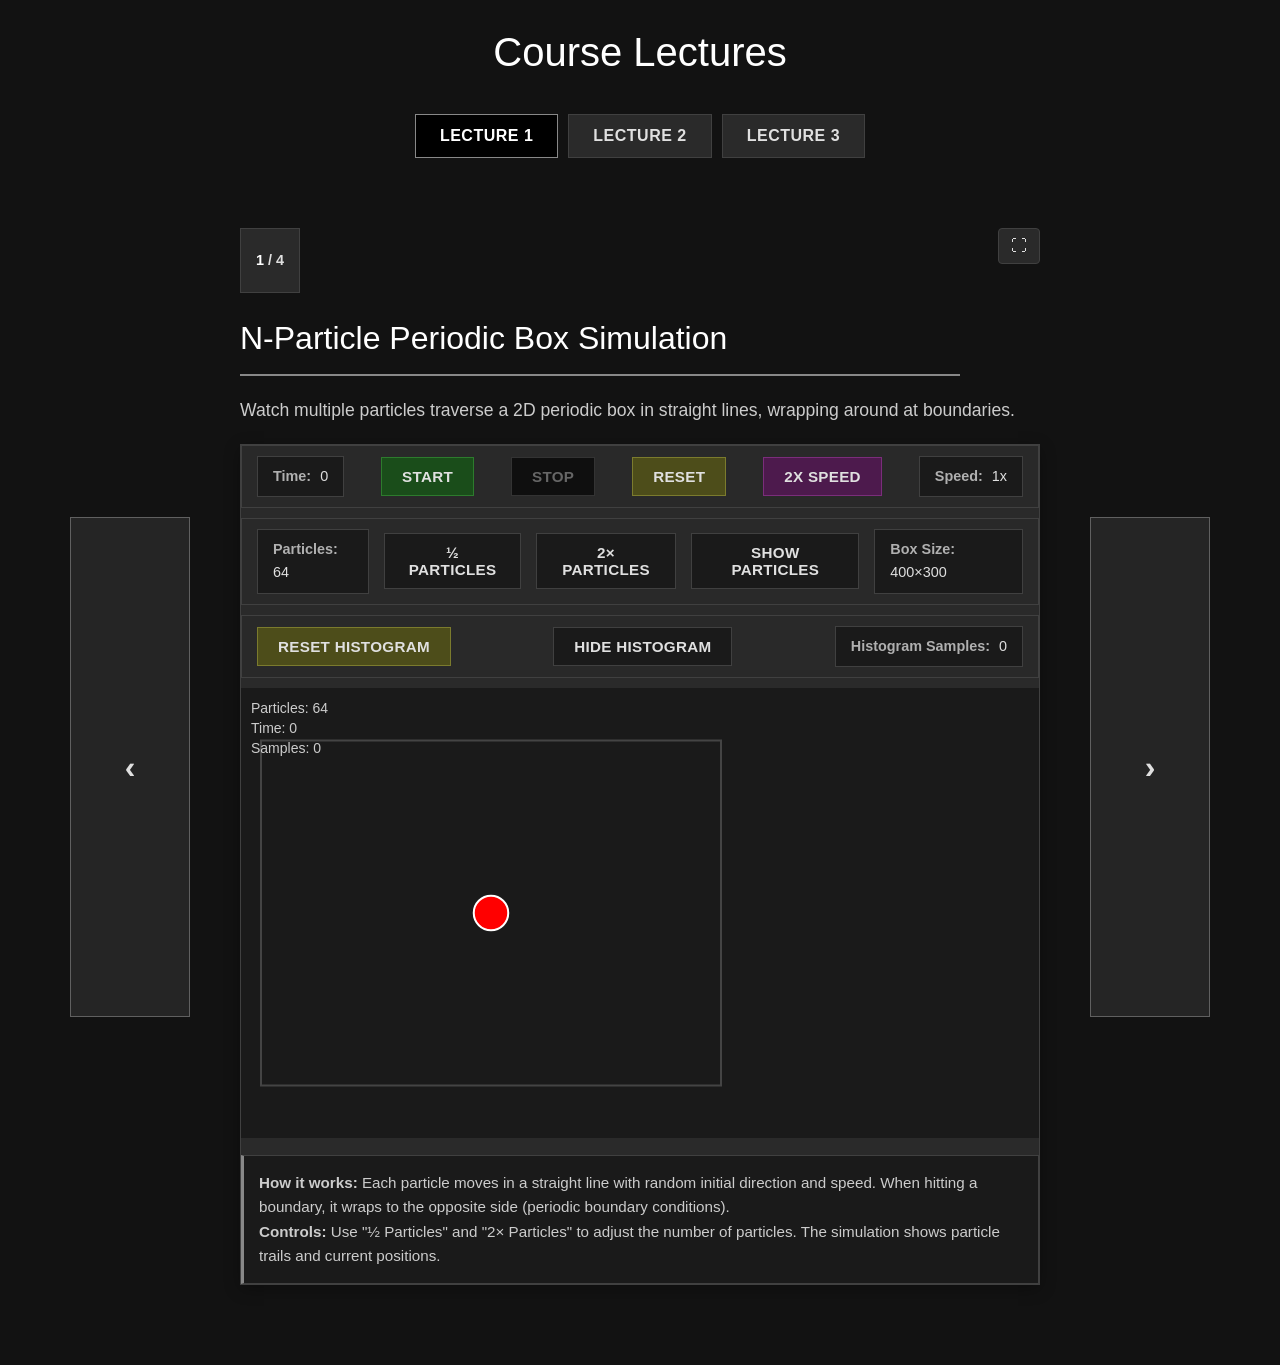
==== commit ebc89cbb: "fullscreen mode" ====
--- a/index.html
+++ b/index.html
@@ -28,8 +28,11 @@
                 <div class="slideshow-container">
                     <div class="slide active">
                         <div class="slide-content">
-                            <div class="slide-counter">
-                                <span class="current-slide">1</span> / <span class="total-slides">4</span>
+                            <div class="slide-header">
+                                <div class="slide-counter">
+                                    <span class="current-slide">1</span> / <span class="total-slides">4</span>
+                                </div>
+                                <button id="fullscreenBtn" class="fullscreen-btn" title="Toggle Fullscreen">⛶</button>
                             </div>
                             <h2>N-Particle Periodic Box Simulation</h2>
                             <p>Watch multiple particles traverse a 2D periodic box in straight lines, wrapping around at boundaries.</p>
@@ -57,7 +60,7 @@
                                     </div>
                                     <button id="halfParticlesBtn" class="sim-btn">½ Particles</button>
                                     <button id="doubleParticlesBtn" class="sim-btn">2× Particles</button>
-                                    <button id="hideParticlesBtn" class="sim-btn">Hide Particles</button>
+                                    <button id="hideParticlesBtn" class="sim-btn">Show Particles</button>
                                     <div class="info-item">
                                         <span class="info-label">Box Size:</span>
                                         <span id="boxSizeDisplay">400×300</span>
--- a/styles.css
+++ b/styles.css
@@ -235,6 +235,54 @@
     margin-top: 0px;
 }
 
+.slide-header {
+    display: flex;
+    justify-content: space-between;
+    align-items: flex-start;
+    margin-bottom: 20px;
+}
+
+.fullscreen-btn {
+    background: #2a2a2a;
+    border: 1px solid #404040;
+    color: #e0e0e0;
+    padding: 8px 12px;
+    border-radius: 4px;
+    cursor: pointer;
+    font-size: 16px;
+    transition: all 0.2s ease;
+}
+
+.fullscreen-btn:hover {
+    background: #404040;
+    border-color: #606060;
+}
+
+.fullscreen-btn:active {
+    background: #505050;
+}
+
+/* Fullscreen styles */
+.lecture-content:fullscreen {
+    background: #121212;
+    padding: 20px;
+}
+
+.lecture-content:-webkit-full-screen {
+    background: #121212;
+    padding: 20px;
+}
+
+.lecture-content:-moz-full-screen {
+    background: #121212;
+    padding: 20px;
+}
+
+.lecture-content:-ms-fullscreen {
+    background: #121212;
+    padding: 20px;
+}
+
 .current-slide {
     color: #ffffff;
     font-weight: 700;
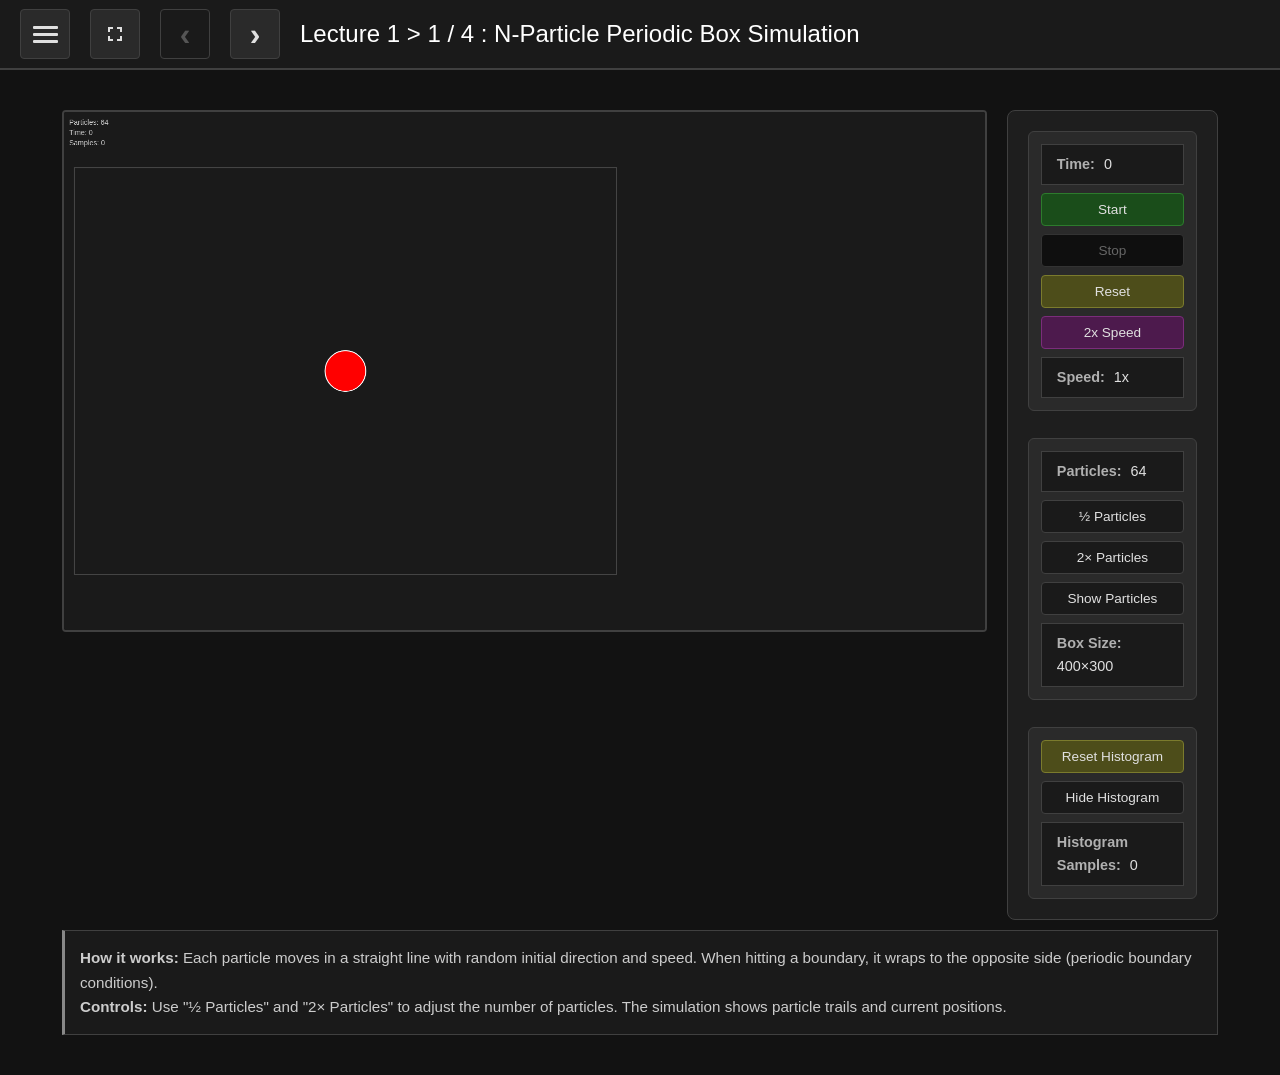
==== commit 29d18294: "conferece page" ====
--- a/index.html
+++ b/index.html
@@ -7,20 +7,43 @@
     <link rel="stylesheet" href="styles.css">
 </head>
 <body>
-    <div class="container">
-        <header>
+    <!-- Fixed Header Bar -->
+    <div class="header-bar">
+        <button class="burger-menu" id="burgerMenu">
+            <span></span>
+            <span></span>
+            <span></span>
+        </button>
+        <button class="fullscreen-btn" id="fullscreenBtn">
+            <svg width="24" height="24" viewBox="0 0 24 24" fill="none">
+                <path d="M7 14H5v5h5v-2H7v-3zM5 10h2V7h3V5H5v5zm12 7h-3v2h5v-5h-2v3zM14 5v2h3v3h2V5h-5z" fill="currentColor"/>
+            </svg>
+        </button>
+        <button class="slide-nav-btn slide-nav-left" id="slideNavLeft">
+            <span class="arrow-icon">‹</span>
+        </button>
+        <button class="slide-nav-btn slide-nav-right" id="slideNavRight">
+            <span class="arrow-icon">›</span>
+        </button>
+        <h2 class="slide-title" id="slideTitle">N-Particle Periodic Box Simulation</h2>
+    </div>
+    
+    <!-- Sidebar -->
+    <div class="sidebar" id="sidebar">
+        <div class="sidebar-content">
             <h1>Course Lectures</h1>
-        </header>
-
-        <!-- Tab Navigation -->
-        <div class="tab-container">
-            <div class="tabs">
+            <div class="sidebar-tabs">
                 <button class="tab-button active" data-lecture="1">Lecture 1</button>
                 <button class="tab-button" data-lecture="2">Lecture 2</button>
                 <button class="tab-button" data-lecture="3">Lecture 3</button>
             </div>
         </div>
-
+    </div>
+    
+    <!-- Overlay -->
+    <div class="sidebar-overlay" id="sidebarOverlay"></div>
+    
+    <div class="container">
         <!-- Lecture Content -->
         <div class="lecture-content">
             <!-- Lecture 1 -->
@@ -28,73 +51,60 @@
                 <div class="slideshow-container">
                     <div class="slide active">
                         <div class="slide-content">
-                            <div class="slide-header">
-                                <div class="slide-counter">
-                                    <span class="current-slide">1</span> / <span class="total-slides">4</span>
-                                </div>
-                                <button id="fullscreenBtn" class="fullscreen-btn" title="Toggle Fullscreen">⛶</button>
+                            <div class="slide-counter">
+                                <span class="current-slide">1</span> / <span class="total-slides">4</span>
                             </div>
                             <h2>N-Particle Periodic Box Simulation</h2>
                             <p>Watch multiple particles traverse a 2D periodic box in straight lines, wrapping around at boundaries.</p>
                             
-                            <div class="simulation-container">
-                                <div class="simulation-controls">
-                                    <div class="info-item">
-                                        <span class="info-label">Time:</span>
-                                        <span id="timeDisplayParticles">0</span>
+                            <div class="simulation-layout">
+                                <canvas id="particleBoxCanvas" width="1800" height="1013"></canvas>
+                                <div class="simulation-controls-panel">
+                                    <div class="simulation-controls">
+                                        <div class="info-item">
+                                            <span class="info-label">Time:</span>
+                                            <span id="timeDisplayParticles">0</span>
+                                        </div>
+                                        <button id="startBtnParticles" class="sim-btn start-btn">Start</button>
+                                        <button id="stopBtnParticles" class="sim-btn stop-btn" disabled>Stop</button>
+                                        <button id="resetBtnParticles" class="sim-btn reset-btn">Reset</button>
+                                        <button id="speedBtnParticles" class="sim-btn speed-btn">2x Speed</button>
+                                        <div class="info-item">
+                                            <span class="info-label">Speed:</span>
+                                            <span id="speedDisplayParticles">1x</span>
+                                        </div>
                                     </div>
-                                    <button id="startBtnParticles" class="sim-btn start-btn">Start</button>
-                                    <button id="stopBtnParticles" class="sim-btn stop-btn" disabled>Stop</button>
-                                    <button id="resetBtnParticles" class="sim-btn reset-btn">Reset</button>
-                                    <button id="speedBtnParticles" class="sim-btn speed-btn">2x Speed</button>
-                                    <div class="info-item">
-                                        <span class="info-label">Speed:</span>
-                                        <span id="speedDisplayParticles">1x</span>
+                                    
+                                    <div class="simulation-controls">
+                                        <div class="info-item">
+                                            <span class="info-label">Particles:</span>
+                                            <span id="particleCountDisplay">32</span>
+                                        </div>
+                                        <button id="halfParticlesBtn" class="sim-btn">½ Particles</button>
+                                        <button id="doubleParticlesBtn" class="sim-btn">2× Particles</button>
+                                        <button id="hideParticlesBtn" class="sim-btn">Show Particles</button>
+                                        <div class="info-item">
+                                            <span class="info-label">Box Size:</span>
+                                            <span id="boxSizeDisplay">400×300</span>
+                                        </div>
                                     </div>
-                                </div>
-                                
-                                <div class="simulation-controls">
-                                    <div class="info-item">
-                                        <span class="info-label">Particles:</span>
-                                        <span id="particleCountDisplay">32</span>
+                                    
+                                    <div class="simulation-controls">
+                                        <button id="resetHistogramBtn" class="sim-btn reset-btn">Reset Histogram</button>
+                                        <button id="hideHistogramBtn" class="sim-btn toggle-btn">Hide Histogram</button>
+                                        <div class="info-item">
+                                            <span class="info-label">Histogram Samples:</span>
+                                            <span id="histogramSampleCount">0</span>
+                                        </div>
                                     </div>
-                                    <button id="halfParticlesBtn" class="sim-btn">½ Particles</button>
-                                    <button id="doubleParticlesBtn" class="sim-btn">2× Particles</button>
-                                    <button id="hideParticlesBtn" class="sim-btn">Show Particles</button>
-                                    <div class="info-item">
-                                        <span class="info-label">Box Size:</span>
-                                        <span id="boxSizeDisplay">400×300</span>
-                                    </div>
-                                </div>
-                                
-                                <div class="simulation-controls">
-                                    <button id="resetHistogramBtn" class="sim-btn reset-btn">Reset Histogram</button>
-                                    <button id="hideHistogramBtn" class="sim-btn toggle-btn">Hide Histogram</button>
-                                    <div class="info-item">
-                                        <span class="info-label">Histogram Samples:</span>
-                                        <span id="histogramSampleCount">0</span>
-                                    </div>
-                                </div>
-                                
-                                <div class="simulation-info">
-                                    <div class="info-item">
-                                        <span class="info-label">Time:</span>
-                                        <span id="timeDisplayParticles">0</span>
-                                    </div>
-                                    <div class="info-item">
-                                        <span class="info-label">Speed:</span>
-                                        <span id="speedDisplayParticles">1x</span>
-                                    </div>
-                                </div>
-                                
-                                <canvas id="particleBoxCanvas" width="800" height="450"></canvas>
-                                
-                                <div class="simulation-description">
-                                    <p><strong>How it works:</strong> Each particle moves in a straight line with random initial direction and speed. When hitting a boundary, it wraps to the opposite side (periodic boundary conditions).</p>
-                                    <p><strong>Controls:</strong> Use "½ Particles" and "2× Particles" to adjust the number of particles. The simulation shows particle trails and current positions.</p>
-                                </div>
-                            </div>
-                        </div>
+                                </div>
+                            </div>
+                            
+                            <div class="simulation-description">
+                                <p><strong>How it works:</strong> Each particle moves in a straight line with random initial direction and speed. When hitting a boundary, it wraps to the opposite side (periodic boundary conditions).</p>
+                                <p><strong>Controls:</strong> Use "½ Particles" and "2× Particles" to adjust the number of particles. The simulation shows particle trails and current positions.</p>
+                                </div>
+                            </div>
                     </div>
                     <div class="slide">
                         <div class="slide-content">
@@ -104,45 +114,39 @@
                             <h2>One-Dimensional Random Walk Simulation</h2>
                             <p>Watch as a particle performs a random walk, with the view automatically zooming out as time progresses.</p>
                             
-                            <div class="simulation-container">
-                                <div class="simulation-controls">
-                                    <div class="info-item">
-                                        <span class="info-label">Time:</span>
-                                        <span id="timeDisplay">0</span>
+                            <div class="simulation-layout">
+                                <canvas id="randomWalkCanvas" width="1800" height="1013"></canvas>
+                                <div class="simulation-controls-panel">
+                                    <div class="simulation-controls">
+                                        <div class="info-item">
+                                            <span class="info-label">Time:</span>
+                                            <span id="timeDisplay">0</span>
+                                        </div>
+                                        <div class="control-row">
+                                            <button id="startBtn" class="sim-btn start-btn">Start</button>
+                                            <button id="stopBtn" class="sim-btn stop-btn" disabled>Stop</button>
+                                        </div>
+                                        <div class="control-row">
+                                            <button id="resetBtn" class="sim-btn reset-btn">Reset</button>
+                                            <button id="speedBtn" class="sim-btn speed-btn">2x Speed</button>
+                                        </div>
+                                        <div class="info-item">
+                                            <span class="info-label">Speed:</span>
+                                            <span id="speedDisplay">1x</span>
+                                        </div>
+                                        <div class="info-item">
+                                            <span class="info-label">Step Size:</span>
+                                            <span id="stepSizeDisplay">1.0</span>
+                                        </div>
                                     </div>
-                                    <button id="startBtn" class="sim-btn start-btn">Start</button>
-                                    <button id="stopBtn" class="sim-btn stop-btn" disabled>Stop</button>
-                                    <button id="resetBtn" class="sim-btn reset-btn">Reset</button>
-                                    <button id="speedBtn" class="sim-btn speed-btn">2x Speed</button>
-                                    <div class="info-item">
-                                        <span class="info-label">Speed:</span>
-                                        <span id="speedDisplay">1x</span>
-                                    </div>
-                                </div>
-                                
-                                <div class="simulation-info">
-                                    <div class="info-item">
-                                        <span class="info-label">Time:</span>
-                                        <span id="timeDisplay">0</span>
-                                    </div>
-                                    <div class="info-item">
-                                        <span class="info-label">Step Size:</span>
-                                        <span id="stepSizeDisplay">1.0</span>
-                                    </div>
-                                    <div class="info-item">
-                                        <span class="info-label">Speed:</span>
-                                        <span id="speedDisplay">1x</span>
-                                    </div>
-                                </div>
-                                
-                                <canvas id="randomWalkCanvas" width="800" height="450"></canvas>
-                                
-                                <div class="simulation-description">
-                                    <p><strong>How it works:</strong> The particle moves up (+1) or down (-1) randomly at each time step. The display height grows as √t to show the characteristic scaling of random walks.</p>
-                                    <p><strong>Speed Control:</strong> Use the "2x Speed" button to double the simulation speed at any time.</p>
-                                </div>
-                            </div>
-                        </div>
+                                </div>
+                            </div>
+                            
+                            <div class="simulation-description">
+                                <p><strong>How it works:</strong> The particle moves up (+1) or down (-1) randomly at each time step. The display height grows as √t to show the characteristic scaling of random walks.</p>
+                                <p><strong>Speed Control:</strong> Use the "2x Speed" button to double the simulation speed at any time.</p>
+                                </div>
+                            </div>
                     </div>
                     <div class="slide">
                         <div class="slide-content">
@@ -152,45 +156,39 @@
                             <h2>Discrete vs Continuous Random Walk</h2>
                             <p>Compare discrete random walk (blue) with continuous normal steps (green) - both converge to Brownian motion.</p>
                             
-                            <div class="simulation-container">
-                                <div class="simulation-controls">
-                                    <div class="info-item">
-                                        <span class="info-label">Time:</span>
-                                        <span id="timeDisplay2">0</span>
+                            <div class="simulation-layout">
+                                <canvas id="randomWalkCanvas2" width="1800" height="1013"></canvas>
+                                <div class="simulation-controls-panel">
+                                    <div class="simulation-controls">
+                                        <div class="info-item">
+                                            <span class="info-label">Time:</span>
+                                            <span id="timeDisplay2">0</span>
+                                        </div>
+                                        <div class="control-row">
+                                            <button id="startBtn2" class="sim-btn start-btn">Start</button>
+                                            <button id="stopBtn2" class="sim-btn stop-btn" disabled>Stop</button>
+                                        </div>
+                                        <div class="control-row">
+                                            <button id="resetBtn2" class="sim-btn reset-btn">Reset</button>
+                                            <button id="speedBtn2" class="sim-btn speed-btn">2x Speed</button>
+                                        </div>
+                                        <div class="info-item">
+                                            <span class="info-label">Speed:</span>
+                                            <span id="speedDisplay2">1x</span>
+                                        </div>
+                                        <div class="info-item">
+                                            <span class="info-label">Step Size:</span>
+                                            <span id="stepSizeDisplay2">1.0</span>
+                                        </div>
                                     </div>
-                                    <button id="startBtn2" class="sim-btn start-btn">Start</button>
-                                    <button id="stopBtn2" class="sim-btn stop-btn" disabled>Stop</button>
-                                    <button id="resetBtn2" class="sim-btn reset-btn">Reset</button>
-                                    <button id="speedBtn2" class="sim-btn speed-btn">2x Speed</button>
-                                    <div class="info-item">
-                                        <span class="info-label">Speed:</span>
-                                        <span id="speedDisplay2">1x</span>
-                                    </div>
-                                </div>
-                                
-                                <div class="simulation-info">
-                                    <div class="info-item">
-                                        <span class="info-label">Time:</span>
-                                        <span id="timeDisplay2">0</span>
-                                    </div>
-                                    <div class="info-item">
-                                        <span class="info-label">Step Size:</span>
-                                        <span id="stepSizeDisplay2">1.0</span>
-                                    </div>
-                                    <div class="info-item">
-                                        <span class="info-label">Speed:</span>
-                                        <span id="speedDisplay2">1x</span>
-                                    </div>
-                                </div>
-                                
-                                <canvas id="randomWalkCanvas2" width="800" height="450"></canvas>
-                                
-                                <div class="simulation-description">
-                                    <p><strong>Blue path:</strong> Discrete random walk (+1 or -1 steps). <strong>Green path:</strong> Continuous normal random steps.</p>
-                                    <p><strong>Speed Control:</strong> Use the "2x Speed" button to double the simulation speed for both trajectories.</p>
-                                </div>
-                            </div>
-                        </div>
+                                </div>
+                            </div>
+                            
+                            <div class="simulation-description">
+                                <p><strong>Blue path:</strong> Discrete random walk (+1 or -1 steps). <strong>Green path:</strong> Continuous normal random steps.</p>
+                                <p><strong>Speed Control:</strong> Use the "2x Speed" button to double the simulation speed for both trajectories.</p>
+                                </div>
+                            </div>
                     </div>
                     <div class="slide">
                         <div class="slide-content">
@@ -204,14 +202,6 @@
                             </blockquote>
                         </div>
                     </div>
-                    
-                    <button class="slide-arrow slide-arrow-left" onclick="changeSlide(-1, 1)">
-                        <span class="arrow-icon">‹</span>
-                    </button>
-                    
-                    <button class="slide-arrow slide-arrow-right" onclick="changeSlide(1, 1)">
-                        <span class="arrow-icon">›</span>
-                    </button>
                 </div>
             </div>
 
@@ -303,5 +293,132 @@
 
     <script src="simulations.js"></script>
     <script src="script.js"></script>
+    <script>
+        // Burger menu functionality
+        const burgerMenu = document.getElementById('burgerMenu');
+        const sidebar = document.getElementById('sidebar');
+        const sidebarOverlay = document.getElementById('sidebarOverlay');
+        const fullscreenBtn = document.getElementById('fullscreenBtn');
+        const slideNavLeft = document.getElementById('slideNavLeft');
+        const slideNavRight = document.getElementById('slideNavRight');
+        
+        // Current slide tracking
+        let currentLecture = 1;
+        let currentSlide = 1;
+        
+        function updateSlideNavigation() {
+            const activeLecture = document.querySelector('.lecture.active');
+            if (!activeLecture) return;
+            
+            const lectureNumber = parseInt(activeLecture.id.split('-')[1]);
+            const slides = activeLecture.querySelectorAll('.slide');
+            const activeSlide = activeLecture.querySelector('.slide.active');
+            
+            if (!activeSlide) return;
+            
+            // Find current slide index
+            const slideIndex = Array.from(slides).indexOf(activeSlide);
+            currentLecture = lectureNumber;
+            currentSlide = slideIndex + 1;
+            
+            // Update button states
+            slideNavLeft.disabled = (currentLecture === 1 && currentSlide === 1);
+            slideNavRight.disabled = false; // Will be handled by existing logic
+        }
+        
+        function navigateSlide(direction) {
+            // Use existing changeSlide function if available
+            if (typeof changeSlide === 'function') {
+                changeSlide(direction, currentLecture);
+                setTimeout(updateSlideNavigation, 100); // Update after slide change
+            }
+        }
+        
+        function toggleSidebar() {
+            burgerMenu.classList.toggle('active');
+            sidebar.classList.toggle('active');
+            sidebarOverlay.classList.toggle('active');
+        }
+        
+        function closeSidebar() {
+            burgerMenu.classList.remove('active');
+            sidebar.classList.remove('active');
+            sidebarOverlay.classList.remove('active');
+        }
+        
+        function toggleFullscreen() {
+            if (!document.fullscreenElement && !document.webkitFullscreenElement && !document.mozFullScreenElement) {
+                // Enter fullscreen
+                const element = document.documentElement;
+                if (element.requestFullscreen) {
+                    element.requestFullscreen();
+                } else if (element.webkitRequestFullscreen) {
+                    element.webkitRequestFullscreen();
+                } else if (element.mozRequestFullScreen) {
+                    element.mozRequestFullScreen();
+                }
+            } else {
+                // Exit fullscreen
+                if (document.exitFullscreen) {
+                    document.exitFullscreen();
+                } else if (document.webkitExitFullscreen) {
+                    document.webkitExitFullscreen();
+                } else if (document.mozCancelFullScreen) {
+                    document.mozCancelFullScreen();
+                }
+            }
+        }
+        
+        burgerMenu.addEventListener('click', toggleSidebar);
+        sidebarOverlay.addEventListener('click', closeSidebar);
+        fullscreenBtn.addEventListener('click', toggleFullscreen);
+        slideNavLeft.addEventListener('click', () => navigateSlide(-1));
+        slideNavRight.addEventListener('click', () => navigateSlide(1));
+        
+        // Close sidebar when a tab is clicked
+        document.querySelectorAll('.tab-button').forEach(button => {
+            button.addEventListener('click', closeSidebar);
+        });
+        
+        // Update slide title in header bar
+        function updateSlideTitle() {
+            const activeSlide = document.querySelector('.slide.active');
+            const activeTab = document.querySelector('.tab-button.active');
+            const slideTitle = document.getElementById('slideTitle');
+            
+            if (activeSlide && activeTab && slideTitle) {
+                // Get lecture name
+                const lectureName = activeTab.textContent;
+                
+                // Get current slide number
+                const currentSlideElement = activeSlide.querySelector('.current-slide');
+                const currentSlideNo = currentSlideElement ? currentSlideElement.textContent : '1';
+                
+                // Get total slides for current lecture
+                const totalSlidesElement = activeSlide.querySelector('.total-slides');
+                const totalSlides = totalSlidesElement ? totalSlidesElement.textContent : '1';
+                
+                // Get slide name
+                const h2Element = activeSlide.querySelector('h2');
+                const slideName = h2Element ? h2Element.textContent : 'Slide';
+                
+                // Format: [lecture name] > [current slide no] / [total slide no for lecture] : [slide name]
+                slideTitle.textContent = `${lectureName} > ${currentSlideNo} / ${totalSlides} : ${slideName}`;
+            }
+        }
+        
+        // Update title when page loads
+        updateSlideTitle();
+        updateSlideNavigation();
+        
+        // Update title when slides change (observe for changes)
+        const observer = new MutationObserver(() => {
+            updateSlideTitle();
+            updateSlideNavigation();
+        });
+        document.querySelectorAll('.slide').forEach(slide => {
+            observer.observe(slide, { attributes: true, attributeFilter: ['class'] });
+        });
+    </script>
 </body>
 </html>
--- a/styles.css
+++ b/styles.css
@@ -10,44 +10,245 @@
     color: #e0e0e0;
     background: #121212;
     min-height: 100vh;
+    transition: margin-left 0.3s ease;
+}
+
+/* Fixed Header Bar */
+.header-bar {
+    position: fixed;
+    top: 0;
+    left: 0;
+    right: 0;
+    height: 70px;
+    background: #1a1a1a;
+    border-bottom: 2px solid #404040;
+    display: flex;
+    align-items: center;
+    padding: 0 20px;
+    z-index: 1002;
+    gap: 20px;
+}
+
+.slide-title {
+    color: #ffffff;
+    font-size: 1.5rem;
+    font-weight: 400;
+    margin: 0;
+    flex-grow: 1;
+}
+
+/* Burger Menu */
+.burger-menu {
+    background: #2a2a2a;
+    border: 1px solid #404040;
+    border-radius: 4px;
+    width: 50px;
+    height: 50px;
+    cursor: pointer;
+    display: flex;
+    flex-direction: column;
+    justify-content: center;
+    align-items: center;
+    gap: 4px;
+    transition: all 0.3s ease;
+    flex-shrink: 0;
+}
+
+/* Fullscreen Button */
+.fullscreen-btn {
+    background: #2a2a2a;
+    border: 1px solid #404040;
+    border-radius: 4px;
+    width: 50px;
+    height: 50px;
+    cursor: pointer;
+    display: flex;
+    justify-content: center;
+    align-items: center;
+    transition: all 0.3s ease;
+    flex-shrink: 0;
+    color: #e0e0e0;
+}
+
+.fullscreen-btn:hover,
+.burger-menu:hover {
+    background: #3a3a3a;
+}
+
+/* Slide Navigation Buttons */
+.slide-nav-btn {
+    background: #2a2a2a;
+    border: 1px solid #404040;
+    border-radius: 4px;
+    width: 50px;
+    height: 50px;
+    cursor: pointer;
+    display: flex;
+    justify-content: center;
+    align-items: center;
+    transition: all 0.3s ease;
+    flex-shrink: 0;
+    color: #e0e0e0;
+    font-size: 24px;
+}
+
+.slide-nav-btn:hover {
+    background: #3a3a3a;
+}
+
+.slide-nav-btn:disabled {
+    background: #1a1a1a;
+    color: #555;
+    cursor: not-allowed;
+}
+
+.burger-menu span {
+    display: block;
+    width: 25px;
+    height: 3px;
+    background: #e0e0e0;
+    border-radius: 1px;
+    transition: all 0.3s ease;
+}
+
+.burger-menu.active span:nth-child(1) {
+    transform: rotate(45deg) translate(7px, 7px);
+}
+
+.burger-menu.active span:nth-child(2) {
+    opacity: 0;
+}
+
+.burger-menu.active span:nth-child(3) {
+    transform: rotate(-45deg) translate(7px, -7px);
+}
+
+/* Sidebar */
+.sidebar {
+    position: fixed;
+    top: 0;
+    left: -300px;
+    width: 300px;
+    height: 100vh;
+    background: #1e1e1e;
+    border-right: 2px solid #404040;
+    z-index: 1000;
+    transition: left 0.3s ease;
+    overflow-y: auto;
+}
+
+.sidebar.active {
+    left: 0;
+}
+
+.sidebar-content {
+    padding: 80px 30px 30px;
+}
+
+.sidebar h1 {
+    color: #ffffff;
+    font-size: 1.8rem;
+    text-shadow: none;
+    margin-bottom: 30px;
+    font-weight: 300;
+    text-align: center;
+}
+
+.sidebar-tabs {
+    display: flex;
+    flex-direction: column;
+    gap: 15px;
+}
+
+.sidebar .tab-button {
+    background: #2a2a2a;
+    border: 1px solid #404040;
+    color: #e0e0e0;
+    padding: 15px 20px;
+    border-radius: 8px;
+    cursor: pointer;
+    font-size: 1rem;
+    font-weight: 500;
+    transition: all 0.3s ease;
+    text-align: center;
+    width: 100%;
+}
+
+.sidebar .tab-button:hover {
+    background: #3a3a3a;
+    border-color: #555;
+    transform: translateY(-1px);
+}
+
+.sidebar .tab-button.active {
+    background: #007acc;
+    border-color: #0099ff;
+    color: #ffffff;
+    box-shadow: 0 2px 8px rgba(0, 122, 204, 0.3);
+}
+
+/* Sidebar Overlay */
+.sidebar-overlay {
+    position: fixed;
+    top: 0;
+    left: 0;
+    width: 100vw;
+    height: 100vh;
+    background: rgba(0, 0, 0, 0.5);
+    z-index: 999;
+    opacity: 0;
+    visibility: hidden;
+    transition: all 0.3s ease;
+}
+
+.sidebar-overlay.active {
+    opacity: 1;
+    visibility: visible;
 }
 
 .container {
-    max-width: 1200px;
+    max-width: 95vw; /* Use 95% of viewport width instead of fixed pixel limit */
+    width: 100%;
     margin: 0 auto;
-    padding: 20px;
-}
-
-header {
-    text-align: center;
-    margin-bottom: 30px;
-}
-
-header h1 {
-    color: #ffffff;
-    font-size: 2.5rem;
-    text-shadow: none;
-    margin-bottom: 10px;
-    font-weight: 300;
-}
-
-/* Tab Navigation */
-.tab-container {
-    margin-bottom: 30px;
-}
-
-.tabs {
+    padding: 90px 20px 20px; /* Increased top padding for header bar */
+    transition: all 0.3s ease;
+}
+
+/* Fullscreen mode adjustments */
+:fullscreen .container,
+:-webkit-full-screen .container,
+:-moz-full-screen .container {
+    max-width: none;
+    padding: 90px 40px 40px;
+    width: 100vw;
+    height: 100vh;
+    box-sizing: border-box;
+}
+
+:fullscreen canvas,
+:-webkit-full-screen canvas,
+:-moz-full-screen canvas {
+    max-width: calc(100vw - 80px);
+    max-height: calc(100vh - 200px);
+    width: auto;
+    height: auto;
+}
+
+:fullscreen .simulation-container,
+:-webkit-full-screen .simulation-container,
+:-moz-full-screen .simulation-container {
+    width: 100%;
     display: flex;
     justify-content: center;
-    gap: 10px;
-    flex-wrap: wrap;
-}
-
-.tab-button {
-    background: #2a2a2a;
-    border: 1px solid #404040;
-    color: #e0e0e0;
-    padding: 12px 24px;
+    align-items: center;
+}
+
+/* Fullscreen icon change */
+:fullscreen .fullscreen-btn svg,
+:-webkit-full-screen .fullscreen-btn svg,
+:-moz-full-screen .fullscreen-btn svg {
+    transform: rotate(180deg);
+}
     border-radius: 0;
     cursor: pointer;
     font-size: 1rem;
@@ -55,18 +256,6 @@
     transition: all 0.3s ease;
     text-transform: uppercase;
     letter-spacing: 0.5px;
-}
-
-.tab-button:hover {
-    background: #404040;
-    border-color: #606060;
-    transform: none;
-}
-
-.tab-button.active {
-    background: #000000;
-    color: #ffffff;
-    border-color: #888888;
 }
 
 /* Lecture Content */
@@ -86,6 +275,44 @@
     display: block;
 }
 
+/* Hide slide metadata from main view (but keep in DOM for header) */
+.slide-content .slide-counter,
+.slide-content h2,
+.slide-content > p:first-of-type {
+    display: none !important;
+}
+
+/* Simulation Layout */
+.simulation-layout {
+    display: flex;
+    gap: 20px;
+    align-items: flex-start;
+    width: 100%;
+    max-width: none;
+}
+
+.simulation-layout canvas {
+    width: 80%;
+    max-width: 80%;
+    height: auto;
+    flex-shrink: 0;
+    border: 2px solid #404040;
+    border-radius: 4px;
+}
+
+.simulation-controls-panel {
+    width: 20%;
+    max-width: 20%;
+    display: flex;
+    flex-direction: column;
+    gap: 15px;
+    background: #1e1e1e;
+    border: 1px solid #404040;
+    border-radius: 8px;
+    padding: 20px;
+    box-sizing: border-box;
+}
+
 /* Slideshow Container */
 .slideshow-container {
     position: relative;
@@ -94,7 +321,7 @@
 
 .slide {
     display: none;
-    padding: 40px;
+    padding: 20px 10px; /* Reduced from 40px to allow more width */
     min-height: 500px;
     background: transparent;
     position: relative;
@@ -117,8 +344,8 @@
 }
 
 .slide-content {
-    max-width: 800px;
-    margin: 0 auto;
+    width: 100%;
+    margin: 0;
 }
 
 .slide-content h2 {
@@ -235,54 +462,6 @@
     margin-top: 0px;
 }
 
-.slide-header {
-    display: flex;
-    justify-content: space-between;
-    align-items: flex-start;
-    margin-bottom: 20px;
-}
-
-.fullscreen-btn {
-    background: #2a2a2a;
-    border: 1px solid #404040;
-    color: #e0e0e0;
-    padding: 8px 12px;
-    border-radius: 4px;
-    cursor: pointer;
-    font-size: 16px;
-    transition: all 0.2s ease;
-}
-
-.fullscreen-btn:hover {
-    background: #404040;
-    border-color: #606060;
-}
-
-.fullscreen-btn:active {
-    background: #505050;
-}
-
-/* Fullscreen styles */
-.lecture-content:fullscreen {
-    background: #121212;
-    padding: 20px;
-}
-
-.lecture-content:-webkit-full-screen {
-    background: #121212;
-    padding: 20px;
-}
-
-.lecture-content:-moz-full-screen {
-    background: #121212;
-    padding: 20px;
-}
-
-.lecture-content:-ms-fullscreen {
-    background: #121212;
-    padding: 20px;
-}
-
 .current-slide {
     color: #ffffff;
     font-weight: 700;
@@ -301,21 +480,45 @@
 
 .simulation-controls {
     display: flex;
-    justify-content: space-between;
-    align-items: center;
-    gap: 15px;
-    background: rgba(42, 42, 42, 0.9);
-    padding: 10px 15px;
-    border: 1px solid #404040;
-    margin-bottom: 10px;
+    flex-direction: column;
+    gap: 8px;
+    background: #2a2a2a;
+    border: 1px solid #404040;
+    border-radius: 6px;
+    padding: 12px;
+    margin-bottom: 12px;
+}
+
+.simulation-controls:last-child {
+    margin-bottom: 0;
+}
+
+/* Horizontal layout for buttons within control groups */
+.control-row {
+    display: flex;
+    gap: 8px;
+    flex-wrap: wrap;
+}
+
+.control-row .sim-btn {
+    flex: 1;
+    min-width: 0;
 }
 
 .sim-btn {
     background: #1a1a1a;
     color: #e0e0e0;
     border: 1px solid #404040;
-    padding: 10px 20px;
-    border-radius: 0;
+    padding: 8px 12px;
+    border-radius: 4px;
+    cursor: pointer;
+    font-size: 0.85rem;
+    transition: all 0.3s ease;
+    white-space: nowrap;
+    text-align: center;
+    width: 100%;
+    box-sizing: border-box;
+}
     cursor: pointer;
     font-size: 0.95rem;
     font-weight: 600;
@@ -500,4 +703,31 @@
     .slide-content p {
         font-size: 1rem;
     }
-}+}
+
+/* Additional fullscreen layout adjustments for simulation-layout */
+:fullscreen .simulation-layout,
+:-webkit-full-screen .simulation-layout,
+:-moz-full-screen .simulation-layout {
+    width: 100%;
+    height: calc(100vh - 140px);
+    gap: 30px;
+    display: flex;
+    align-items: flex-start;
+}
+
+:fullscreen .simulation-layout canvas,
+:-webkit-full-screen .simulation-layout canvas,
+:-moz-full-screen .simulation-layout canvas {
+    width: 80% !important;
+    max-width: 80% !important;
+    height: auto;
+}
+
+:fullscreen .simulation-controls-panel,
+:-webkit-full-screen .simulation-controls-panel,
+:-moz-full-screen .simulation-controls-panel {
+    width: 15% !important;
+    max-width: 15% !important;
+    background: rgba(30, 30, 30, 0.95);
+}
